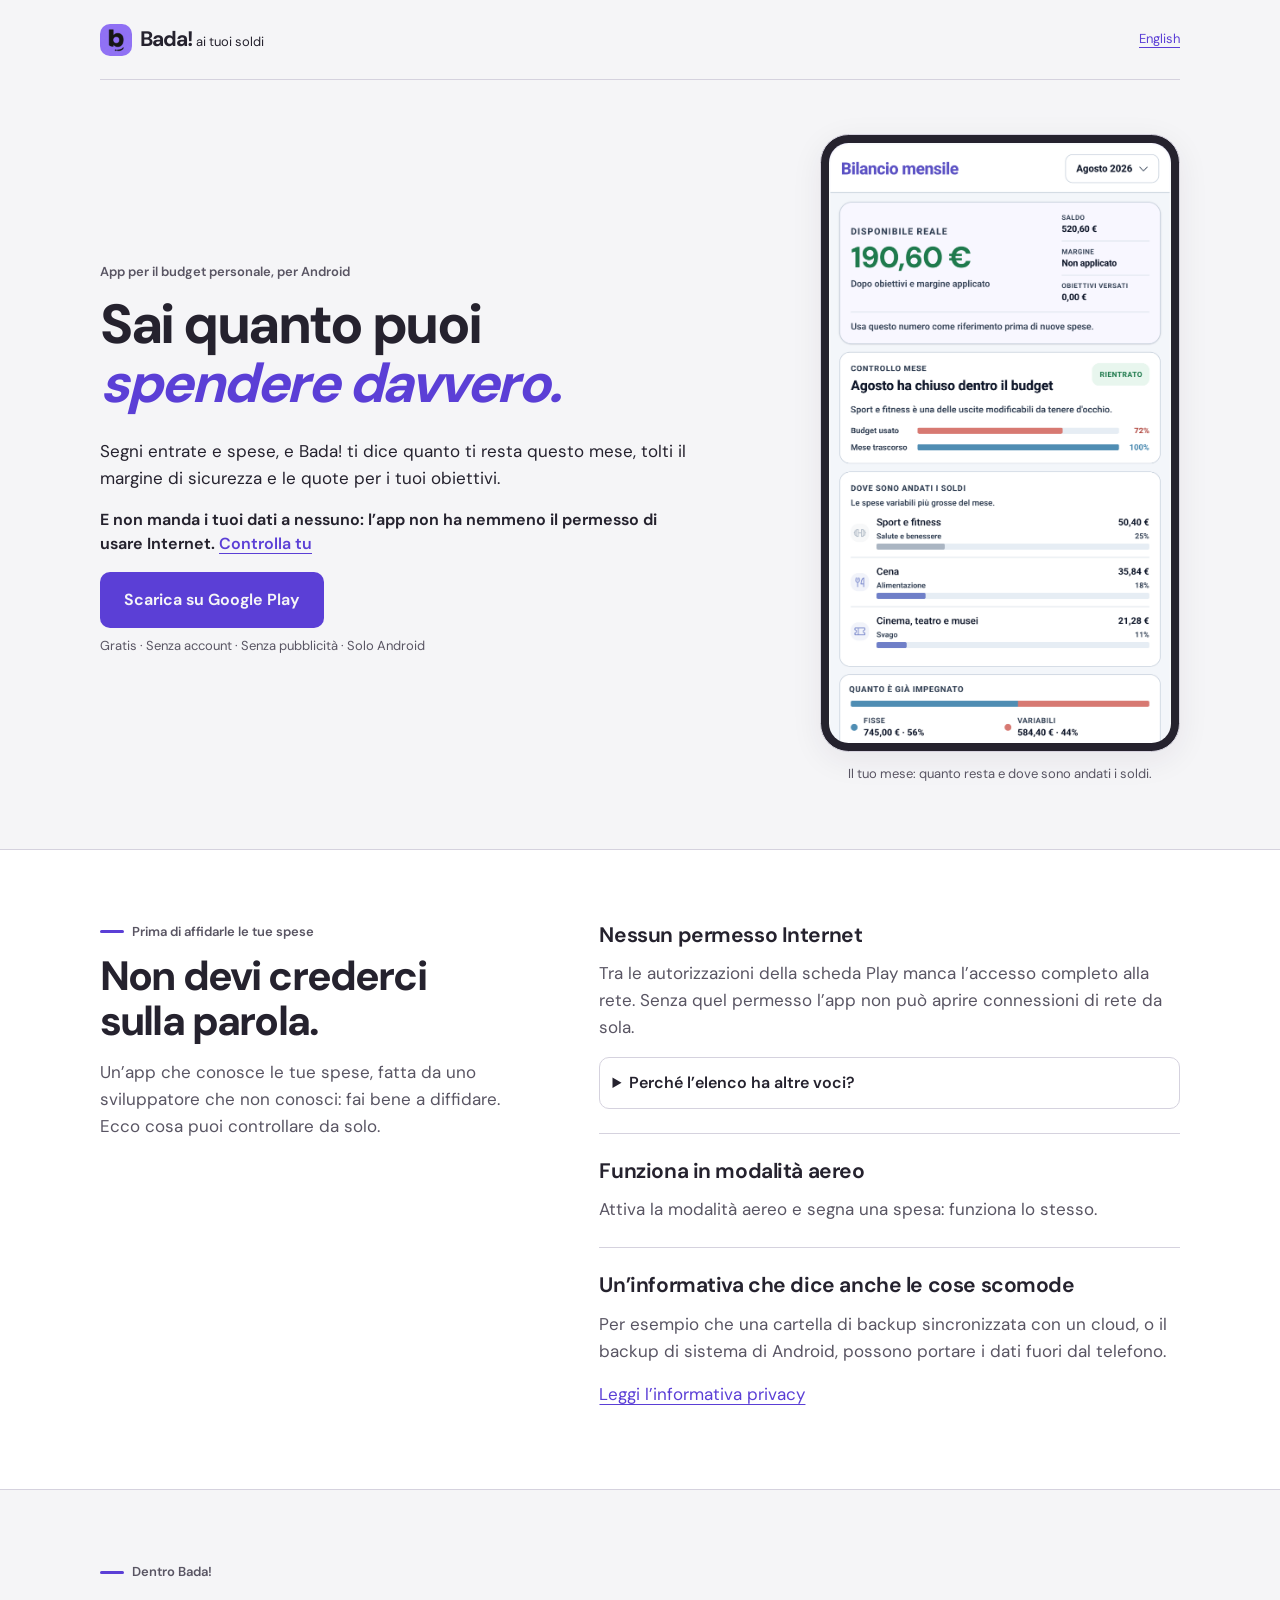
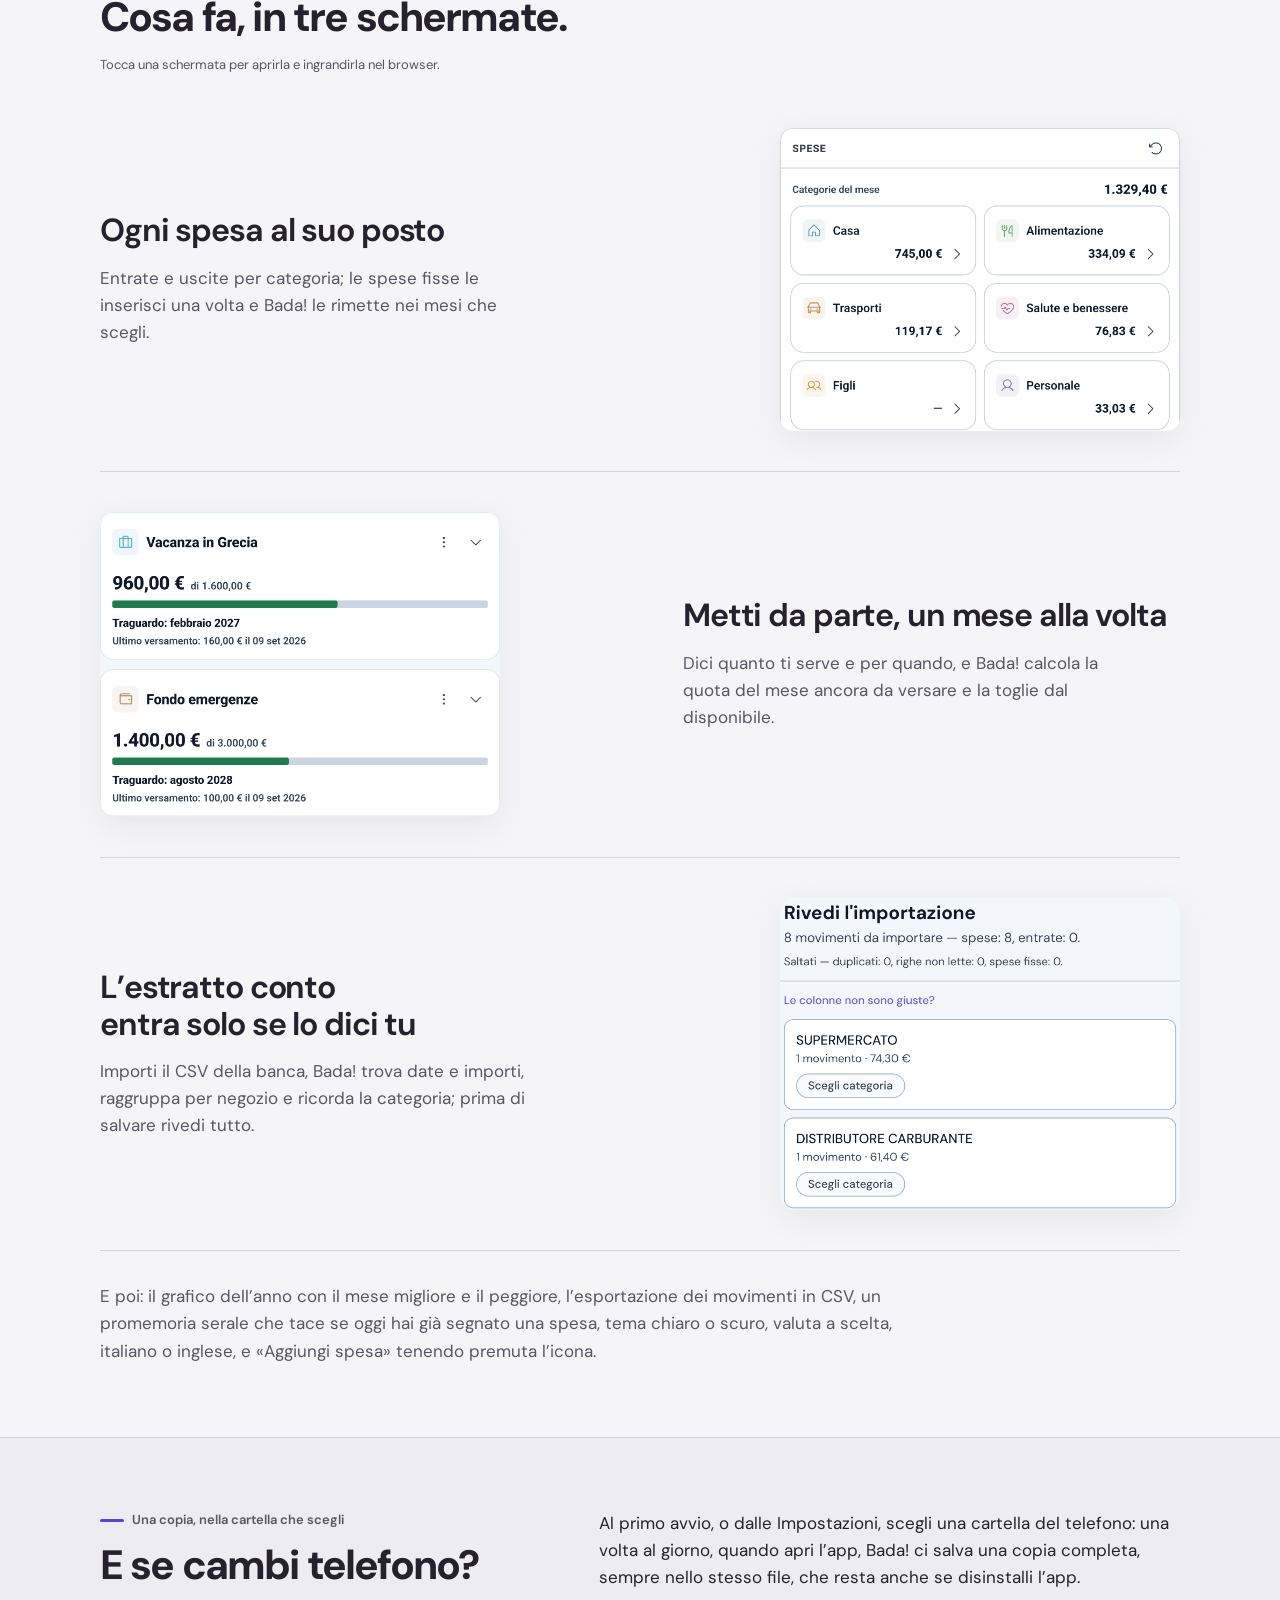
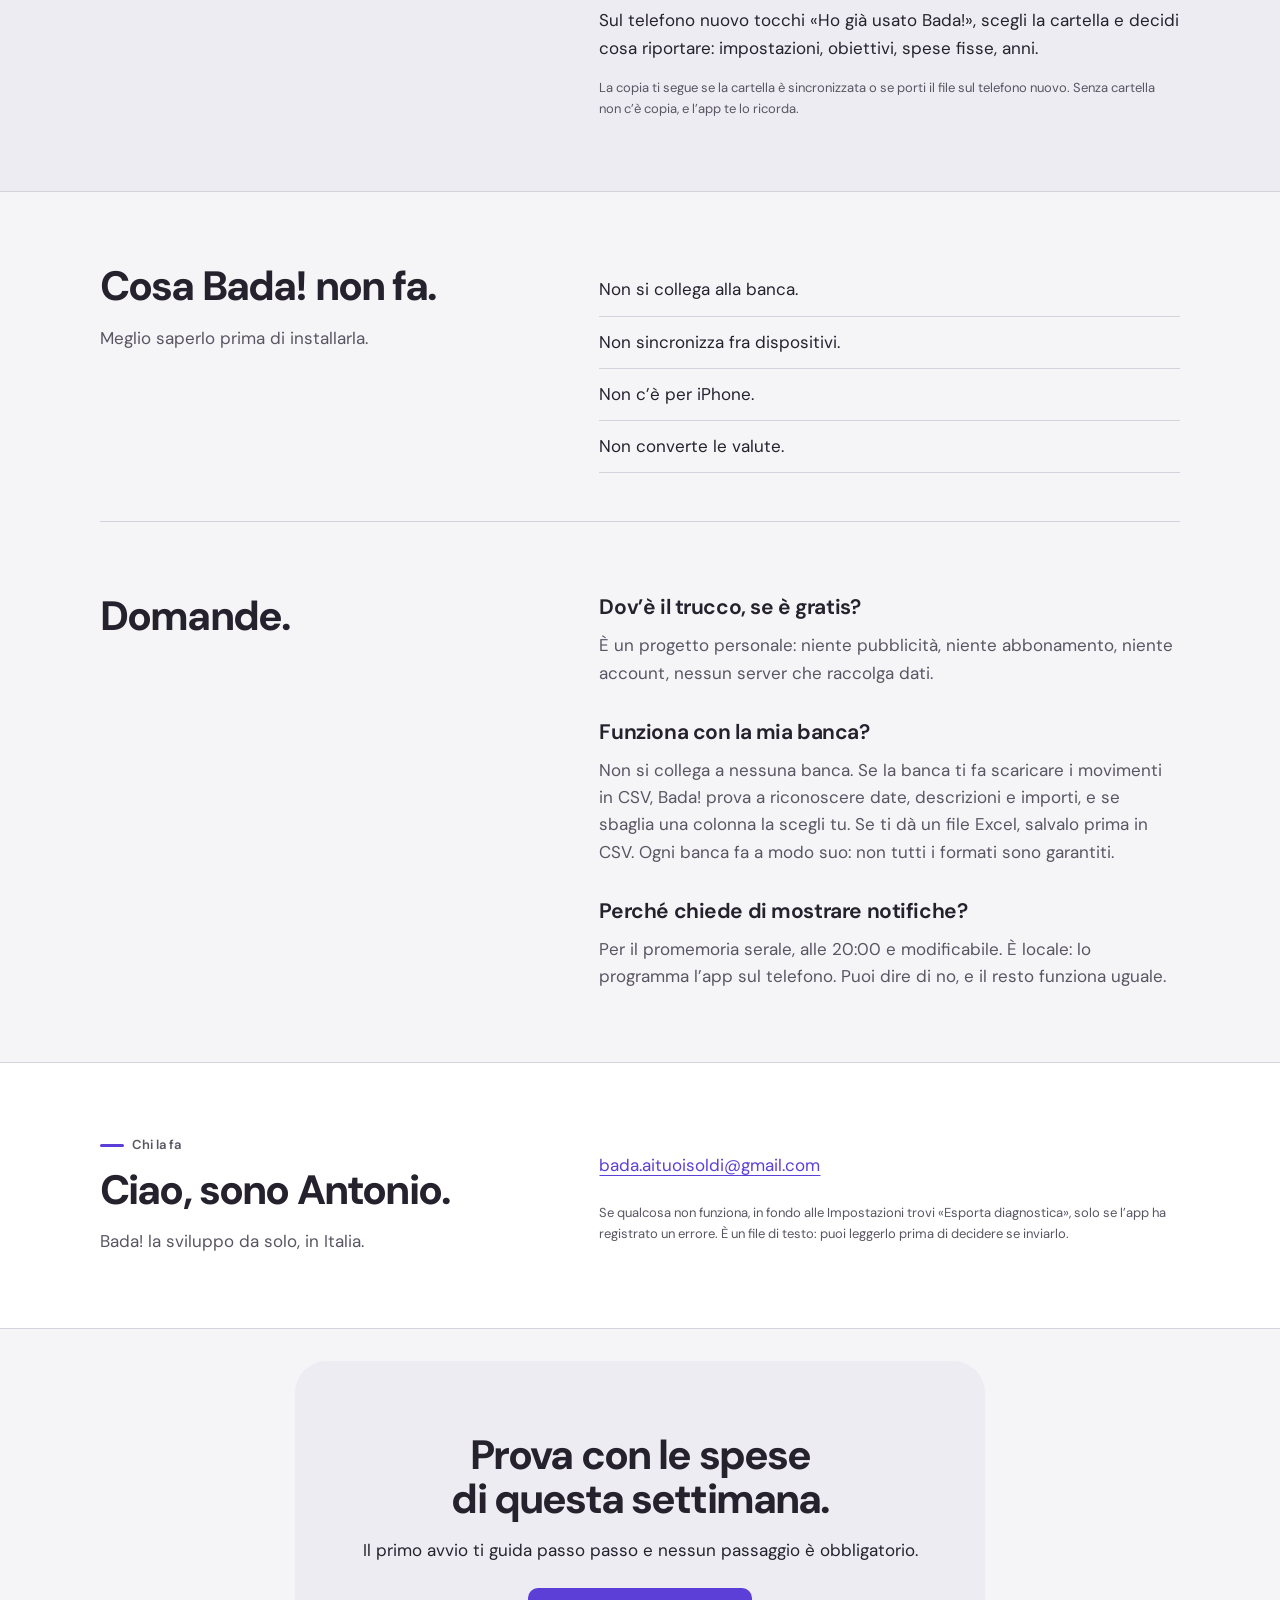
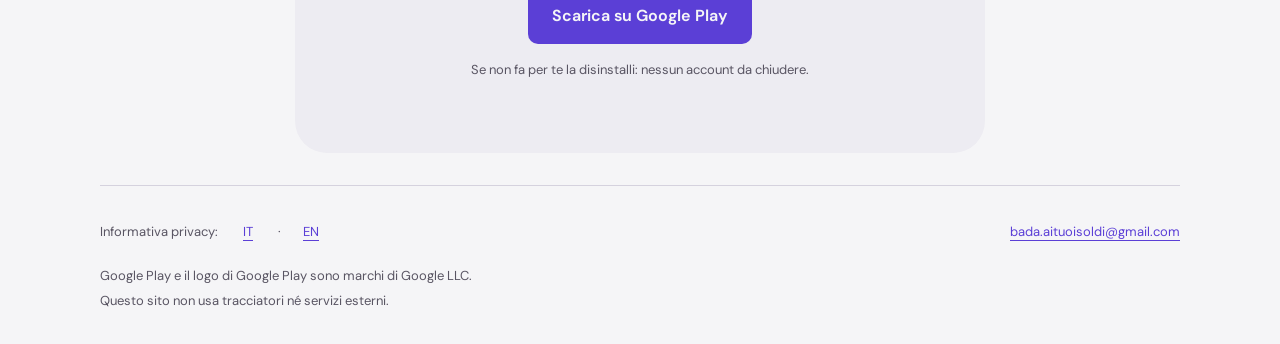
==== site/index.html @ f4bad223 "chore(sito): aggiunge la verifica di Google Search Console Search Console verifica la proprietà dal " ====
<!doctype html>
<html lang="it">
  <head>
    <meta charset="utf-8" />
    <meta name="viewport" content="width=device-width, initial-scale=1" />
    <meta name="google-site-verification" content="H8N77YsVhI2NCr1UXwgFXQ5lyY9E4XVlJ5iuQwuu8so" />
    <title>Bada! · app Android per il budget, offline e senza account</title>
    <meta
      name="description"
      content="Segni entrate e spese e vedi quanto puoi spendere davvero questo mese. Gratis, senza account e senza pubblicità: l'app non ha nemmeno il permesso Internet."
    />
    <link
      rel="canonical"
      href="https://badaaituoisoldi-app.github.io/Bada-ai-tuoi-soldi/"
    />
    <link
      rel="alternate"
      hreflang="it"
      href="https://badaaituoisoldi-app.github.io/Bada-ai-tuoi-soldi/"
    />
    <link
      rel="alternate"
      hreflang="en"
      href="https://badaaituoisoldi-app.github.io/Bada-ai-tuoi-soldi/en/"
    />
    <meta property="og:type" content="website" />
    <meta property="og:locale" content="it_IT" />
    <meta property="og:locale:alternate" content="en_GB" />
    <meta
      property="og:title"
      content="Bada! · Sai quanto puoi spendere davvero."
    />
    <meta
      property="og:description"
      content="Un’app Android per il budget personale. Gratis, offline, senza account e senza permesso Internet."
    />
    <meta
      property="og:url"
      content="https://badaaituoisoldi-app.github.io/Bada-ai-tuoi-soldi/"
    />
    <meta
      property="og:image"
      content="https://badaaituoisoldi-app.github.io/Bada-ai-tuoi-soldi/assets/feature-graphic.png"
    />
    <meta property="og:image:width" content="1024" />
    <meta property="og:image:height" content="500" />
    <meta
      property="og:image:alt"
      content="Bada! — ai tuoi soldi, app per il budget personale."
    />
    <meta name="twitter:card" content="summary_large_image" />
    <meta
      name="twitter:image"
      content="https://badaaituoisoldi-app.github.io/Bada-ai-tuoi-soldi/assets/feature-graphic.png"
    />
    <link rel="icon" href="assets/icon.png" type="image/png" />
    <link rel="apple-touch-icon" href="assets/icon.png" />
    <link
      rel="preload"
      href="assets/fonts/dm-sans-latin-wght-normal.woff2"
      as="font"
      type="font/woff2"
      crossorigin
    />
    <link rel="stylesheet" href="styles.css" />
  </head>
  <body>
    <a class="skip-link" href="#contenuto">Vai al contenuto</a>
    <header class="site-header container">
      <a
        class="brand"
        href="./"
        aria-label="Bada! — ai tuoi soldi, inizio pagina"
      >
        <img src="assets/icon.png" width="32" height="32" alt="" />
        <span><strong>Bada!</strong><small>ai tuoi soldi</small></span>
      </a>
      <a class="language-link" href="en/" lang="en" hreflang="en">English</a>
    </header>
    <main id="contenuto">
      <section class="hero container" aria-labelledby="titolo">
        <div class="hero-copy">
          <p class="eyebrow">App per il budget personale, per Android</p>
          <h1 id="titolo">Sai quanto puoi <span>spendere davvero.</span></h1>
          <p class="hero-description">
            Segni entrate e spese, e Bada! ti dice quanto ti resta questo mese,
            tolti il margine di sicurezza e le quote per i tuoi obiettivi.
          </p>
          <p class="promise">
            <strong
              >E non manda i tuoi dati a nessuno: l’app non ha nemmeno il
              permesso di usare Internet.</strong
            >
            <a href="#prove">Controlla tu</a>
          </p>
          <!-- DA COMPLETARE: sostituire il pulsante di testo con il badge SVG ufficiale italiano, scaricato da Google senza modifiche. -->
          <a
            class="store-link"
            data-play="home-hero"
            href="https://play.google.com/store/apps/details?id=com.bada.aituoisoldi&amp;hl=it&amp;utm_source=sito&amp;utm_campaign=home-hero"
            >Scarica su Google Play</a
          >
          <p class="store-note">
            Gratis · Senza account · Senza pubblicità · Solo Android
          </p>
        </div>
        <figure class="hero-figure">
          <a
            class="screen-link"
            href="assets/screenshots/month.webp"
            aria-label="Ingrandisci la schermata Bilancio mensile"
            ><img
              src="assets/screenshots/month.webp"
              width="792"
              height="1389"
              alt="Schermata Bilancio mensile di agosto 2026: disponibile reale 190,60 €, mese chiuso dentro il budget, spese più grosse per sport, cena e cinema."
              fetchpriority="high"
          /></a>
          <figcaption>Il tuo mese: quanto resta e dove sono andati i soldi.</figcaption>
        </figure>
      </section>
      <section
        class="proof-section section"
        id="prove"
        aria-labelledby="titolo-prove"
      >
        <div class="container split">
          <div class="section-heading">
            <p class="eyebrow">Prima di affidarle le tue spese</p>
            <h2 id="titolo-prove">Non devi crederci sulla parola.</h2>
            <p>
              Un’app che conosce le tue spese, fatta da uno sviluppatore che non
              conosci: fai bene a diffidare. Ecco cosa puoi controllare da solo.
            </p>
          </div>
          <ul class="proof-list">
            <li>
              <h3>Nessun permesso Internet</h3>
              <p>
                Tra le autorizzazioni della scheda Play manca l’accesso completo
                alla rete. Senza quel permesso l’app non può aprire connessioni
                di rete da sola.
              </p>
              <details>
                <summary>Perché l’elenco ha altre voci?</summary>
                <p>
                  Alcune autorizzazioni arrivano dalle librerie incluse
                  nell’app: badge dei launcher, Firebase Messaging e licenze o
                  attribuzione delle installazioni Play. La loro presenza non
                  equivale al permesso Internet. Il promemoria di Bada! è
                  locale.
                </p>
                <p>
                  Quando tocchi un collegamento esterno, l’app può aprire il
                  browser: da quel momento la connessione è gestita dal browser.
                </p>
                <!-- DA COMPLETARE: Antonio deve leggere le eventuali voci di rete della scheda Play (ACCESS_NETWORK_STATE, ricezione FCM) e riportarle qui parola per parola. Non sono state verificate dallo store. -->
              </details>
            </li>
            <li>
              <h3>Funziona in modalità aereo</h3>
              <p>
                Attiva la modalità aereo e segna una spesa: funziona lo stesso.
              </p>
            </li>
            <li>
              <h3>Un’informativa che dice anche le cose scomode</h3>
              <p>
                Per esempio che una cartella di backup sincronizzata con un
                cloud, o il backup di sistema di Android, possono portare i dati
                fuori dal telefono.
              </p>
              <a
                class="text-link"
                href="https://badaaituoisoldi-app.github.io/bada-privacy/Privacy-it.html"
                >Leggi l’informativa privacy</a
              >
            </li>
          </ul>
        </div>
      </section>
      <section
        class="features section container"
        aria-labelledby="titolo-funzioni"
      >
        <div class="section-heading">
          <p class="eyebrow">Dentro Bada!</p>
          <h2 id="titolo-funzioni">Cosa fa, in tre schermate.</h2>
          <p class="small-note">
            Tocca una schermata per aprirla e ingrandirla nel browser.
          </p>
        </div>
        <article class="feature">
          <div>
            <h3>Ogni spesa al suo posto</h3>
            <p>
              Entrate e uscite per categoria; le spese fisse le inserisci una
              volta e Bada! le rimette nei mesi che scegli.
            </p>
          </div>
          <a
            class="screen-link"
            href="assets/screenshots/movements.webp"
            aria-label="Ingrandisci Entrate e uscite"
            ><img
              src="assets/screenshots/movements.webp"
              width="744"
              height="563"
              alt="Spese del mese suddivise per categoria, con il totale e i singoli importi."
              loading="lazy"
              decoding="async"
          /></a>
        </article>
        <article class="feature">
          <div>
            <h3>Metti da parte, un mese alla volta</h3>
            <p>
              Dici quanto ti serve e per quando, e Bada! calcola la quota del
              mese ancora da versare e la toglie dal disponibile.
            </p>
          </div>
          <a
            class="screen-link"
            href="assets/screenshots/goals.webp"
            aria-label="Ingrandisci gli obiettivi"
            ><img
              src="assets/screenshots/goals.webp"
              width="744"
              height="569"
              alt="Obiettivi di risparmio con importo da raggiungere, progressi e ultimo versamento."
              loading="lazy"
              decoding="async"
          /></a>
        </article>
        <article class="feature">
          <div>
            <h3>L’estratto conto entra solo se lo dici tu</h3>
            <p>
              Importi il CSV della banca, Bada! trova date e importi, raggruppa
              per negozio e ricorda la categoria; prima di salvare rivedi tutto.
            </p>
          </div>
          <a
            class="screen-link"
            href="assets/screenshots/import.webp"
            aria-label="Ingrandisci la revisione dell’importazione"
            ><img
              src="assets/screenshots/import.webp"
              width="744"
              height="580"
              alt="Revisione dell’importazione CSV: movimenti raggruppati per negozio e categorie da scegliere."
              loading="lazy"
              decoding="async"
          /></a>
        </article>
        <p class="also">
          E poi: il grafico dell’anno con il mese migliore e il peggiore,
          l’esportazione dei movimenti in CSV, un promemoria serale che tace se
          oggi hai già segnato una spesa, tema chiaro o scuro, valuta a scelta,
          italiano o inglese, e «Aggiungi spesa» tenendo premuta l’icona.
        </p>
      </section>
      <section class="backup-section section" aria-labelledby="titolo-backup">
        <div class="container split">
          <div class="section-heading">
            <p class="eyebrow">Una copia, nella cartella che scegli</p>
            <h2 id="titolo-backup">E se cambi telefono?</h2>
          </div>
          <div class="prose">
            <p>
              Al primo avvio, o dalle Impostazioni, scegli una cartella del
              telefono: una volta al giorno, quando apri l’app, Bada! ci salva
              una copia completa, sempre nello stesso file, che resta anche se
              disinstalli l’app.
            </p>
            <p>
              Sul telefono nuovo tocchi «Ho già usato Bada!», scegli la cartella
              e decidi cosa riportare: impostazioni, obiettivi, spese fisse,
              anni.
            </p>
            <p class="small-note">
              La copia ti segue se la cartella è sincronizzata o se porti il
              file sul telefono nuovo. Senza cartella non c’è copia, e l’app te
              lo ricorda.
            </p>
          </div>
        </div>
      </section>
      <section
        class="limits section container split"
        aria-labelledby="titolo-limiti"
      >
        <div class="section-heading">
          <h2 id="titolo-limiti">Cosa Bada! non fa.</h2>
          <p>Meglio saperlo prima di installarla.</p>
        </div>
        <ul class="limits-list">
          <li>Non si collega alla banca.</li>
          <li>Non sincronizza fra dispositivi.</li>
          <li>Non c’è per iPhone.</li>
          <li>Non converte le valute.</li>
        </ul>
      </section>
      <section
        class="faq-section section container split"
        aria-labelledby="titolo-domande"
      >
        <div class="section-heading"><h2 id="titolo-domande">Domande.</h2></div>
        <div class="faq-list">
          <article>
            <h3>Dov’è il trucco, se è gratis?</h3>
            <p>
              È un progetto personale: niente pubblicità, niente abbonamento,
              niente account, nessun server che raccolga dati.
            </p>
          </article>
          <article>
            <h3>Funziona con la mia banca?</h3>
            <p>
              Non si collega a nessuna banca. Se la banca ti fa scaricare i
              movimenti in CSV, Bada! prova a riconoscere date, descrizioni e
              importi, e se sbaglia una colonna la scegli tu. Se ti dà un file
              Excel, salvalo prima in CSV. Ogni banca fa a modo suo: non tutti i
              formati sono garantiti.
            </p>
          </article>
          <article>
            <h3>Perché chiede di mostrare notifiche?</h3>
            <p>
              Per il promemoria serale, alle 20:00 e modificabile. È locale: lo
              programma l’app sul telefono. Puoi dire di no, e il resto funziona
              uguale.
            </p>
          </article>
        </div>
      </section>
      <section class="maker-section section" aria-labelledby="titolo-autore">
        <div class="container split">
          <div class="section-heading">
            <p class="eyebrow">Chi la fa</p>
            <h2 id="titolo-autore">Ciao, sono Antonio.</h2>
            <p>Bada! la sviluppo da solo, in Italia.</p>
          </div>
          <div class="prose">
            <!-- DA COMPLETARE: Antonio deve scrivere la frase sul perché ha creato Bada! e metterla qui come paragrafo. -->
            <a
              class="text-link email-link"
              href="mailto:bada.aituoisoldi@gmail.com"
              >bada.aituoisoldi@gmail.com</a
            >
            <p class="small-note">
              Se qualcosa non funziona, in fondo alle Impostazioni trovi
              «Esporta diagnostica», solo se l’app ha registrato un errore. È un
              file di testo: puoi leggerlo prima di decidere se inviarlo.
            </p>
          </div>
        </div>
      </section>
      <section class="closing section container" aria-labelledby="titolo-prova">
        <h2 id="titolo-prova">Prova con le spese di questa settimana.</h2>
        <p>
          Il primo avvio ti guida passo passo e nessun passaggio è obbligatorio.
        </p>
        <!-- DA COMPLETARE: badge SVG ufficiale italiano. -->
        <a
          class="store-link"
          data-play="home-fine"
          href="https://play.google.com/store/apps/details?id=com.bada.aituoisoldi&amp;hl=it&amp;utm_source=sito&amp;utm_campaign=home-fine"
          >Scarica su Google Play</a
        >
        <p class="small-note">
          Se non fa per te la disinstalli: nessun account da chiudere.
        </p>
      </section>
    </main>
    <footer class="site-footer container">
      <div class="footer-links">
        <span>Informativa privacy:</span
        ><a
          href="https://badaaituoisoldi-app.github.io/bada-privacy/Privacy-it.html"
          hreflang="it"
          aria-label="Informativa privacy in italiano"
          >IT</a
        ><span aria-hidden="true">·</span
        ><a
          href="https://badaaituoisoldi-app.github.io/bada-privacy/Privacy-en.html"
          lang="en"
          hreflang="en"
          aria-label="Privacy policy in English"
          >EN</a
        ><a class="email-link" href="mailto:bada.aituoisoldi@gmail.com"
          >bada.aituoisoldi@gmail.com</a
        >
      </div>
      <p>Google Play e il logo di Google Play sono marchi di Google LLC.</p>
      <p>Questo sito non usa tracciatori né servizi esterni.</p>
    </footer>
  </body>
</html>
---- site/styles.css ----
@font-face{
font-family:"DM Sans";
src:url("assets/fonts/dm-sans-latin-wght-normal.woff2") format("woff2");
font-weight:100 1000;
font-display:swap;
}
:root{
color-scheme:light;
--canvas:#f5f5f7;
--surface:#fff;
--soft:#edecf2;
--ink:#25222e;
--muted:#595563;
--line:#d5d2de;
--accent:#5b3fd6;
--shadow:#28223912;
--bezel:#25222e;
--s1:4px;
--s2:8px;
--s3:12px;
--s4:16px;
--s5:24px;
--s6:32px;
--s7:48px;
--s8:64px;
--f1:13px;
--f2:16px;
--f3:21px;
--f4:27px;
--f5:32px;
--fh1:clamp(44px,4.3vw,62px);
--fh2:clamp(30px,3.2vw,42px);
--r1:3px;
--r2:10px;
--r3:14px;
--r4:24px;
}
@media (prefers-color-scheme:dark){
:root{
color-scheme:dark;
--canvas:#16151b;
--surface:#1e1c25;
--soft:#25222f;
--ink:#f3f0fa;
--muted:#bdb8cb;
--line:#45404f;
--accent:#b8a6ff;
--shadow:#00000030;
--bezel:#0a090d;
}
}
*{box-sizing:border-box}
body{margin:0;background:var(--canvas);color:var(--ink);font:17px/1.6 "DM Sans",sans-serif}
h1,h2,h3,p,figure{margin:0}
h1,h2,h3{text-wrap:balance}
h1,h2{font-weight:760;letter-spacing:-.045em;line-height:1.08}
h1{font-size:var(--fh1)}
h1 span{color:var(--accent);font-style:italic}
h2{font-size:var(--fh2)}
h3{font-size:var(--f3);line-height:1.25;letter-spacing:-.02em;font-weight:650}
a{color:var(--accent);text-underline-offset:4px;text-decoration-thickness:1px}
a:hover{text-decoration-thickness:2px}
a:focus-visible,summary:focus-visible{outline:3px solid var(--accent);outline-offset:5px}
img{display:block;max-width:100%;height:auto}
.container{width:min(1080px,calc(100% - 48px));margin-inline:auto}
.section{padding-block:72px}
.section-heading{max-width:650px}
.section-heading>p:not(.eyebrow){margin-top:var(--s4);color:var(--muted)}
.eyebrow{font-size:var(--f1);font-weight:600;color:var(--muted);margin-bottom:var(--s3)}
.split{display:grid;grid-template-columns:.85fr 1.15fr;column-gap:clamp(var(--s6),5.5vw,80px);align-items:start}
.skip-link{position:absolute;left:16px;top:-100px;padding:var(--s3) var(--s4);background:var(--surface);z-index:1}
.skip-link:focus{top:12px}
.site-header{display:flex;align-items:center;justify-content:space-between;min-height:80px;border-bottom:1px solid var(--line)}
.brand{display:inline-flex;align-items:center;gap:var(--s2);min-height:44px;color:var(--ink);text-decoration:none}
.brand img{width:32px;height:32px;border-radius:var(--r2)}
.brand span{display:flex;align-items:baseline;gap:var(--s1)}
.brand strong{font-size:var(--f3);letter-spacing:-.05em}
.brand small{font-size:var(--f1)}
.language-link{display:inline-flex;align-items:center;min-height:44px;font-size:var(--f1)}
.hero{display:grid;grid-template-columns:minmax(0,1fr) auto;align-items:center;gap:clamp(var(--s6),4.6vw,var(--s8));padding-block:54px var(--s8)}
.hero .eyebrow{font-size:var(--f1)}
.hero-copy{max-width:600px}
.hero-description{margin-top:var(--s5)}
.promise{margin-top:var(--s4);font-size:var(--f2);line-height:1.5}
.promise strong{font-weight:650}
.promise a{font-weight:600}
.store-link{display:inline-flex;align-items:center;min-height:56px;padding:0 var(--s5);border-radius:var(--r2);background:var(--accent);color:var(--canvas);font-size:var(--f2);font-weight:650;text-decoration:none}
.hero .store-link{margin-top:var(--s4)}
.store-note{margin-top:var(--s2);font-size:var(--f1);color:var(--muted)}
/* phone frame, sized by viewport height so it fits a laptop's first screen. The image has 44px corners at 792px wide: its radius is .057 of its width, and the bezel adds the 9px of padding+border so the corners stay concentric */
.hero .screen-link{--phone:clamp(260px,min(56svh - 100px,40vw),360px);width:var(--phone);margin-inline:auto;padding:var(--s2);border:1px solid var(--line);border-radius:calc(var(--phone)*.057 + 8px);background:var(--bezel)}
.hero .screen-link img{border-radius:calc((var(--phone) - 18px)*.057)}
.screen-link{display:block;border-radius:var(--r3);box-shadow:0 8px 32px var(--shadow)}
.screen-link img{width:100%;border-radius:inherit}
figcaption{margin-top:var(--s3);font-size:var(--f1);text-align:center;text-wrap:balance;color:var(--muted)}
.proof-section,.maker-section{background:var(--surface);border-block:1px solid var(--line)}
.proof-list,.limits-list{list-style:none;padding:0;margin:0}
.proof-list li+li{border-top:1px solid var(--line);margin-top:var(--s5);padding-top:var(--s5)}
.proof-list h3+p,.faq-list h3+p{margin-top:var(--s3);color:var(--muted)}
details{margin-top:var(--s4);border:1px solid var(--line);border-radius:var(--r2);padding-inline:var(--s3)}
summary{padding-block:var(--s3);cursor:pointer;font-size:var(--f2);font-weight:600;min-height:48px}
details p{font-size:var(--f2);color:var(--muted);padding-bottom:var(--s3)}
.text-link{display:inline-flex;align-items:center;min-height:44px;margin-top:var(--s2)}
.features>.section-heading{margin-bottom:var(--s3)}
.feature{display:grid;grid-template-columns:1fr 1fr;align-items:center;gap:clamp(var(--s6),6.7vw,96px);padding-block:40px;border-bottom:1px solid var(--line)}
.feature h3{font-size:var(--f5);line-height:1.14;letter-spacing:-.035em}
.feature p{margin-top:var(--s4);max-width:440px;color:var(--muted)}
.feature .screen-link{width:100%;max-width:400px;justify-self:end}
.also{max-width:810px;margin-top:var(--s6);color:var(--muted)}
.backup-section{background:var(--soft);border-block:1px solid var(--line)}
.prose p+p,.maker-section .small-note{margin-top:var(--s4)}
.small-note{font-size:var(--f1);line-height:1.6;color:var(--muted)}
.limits{padding-bottom:var(--s7)}
.limits-list li{padding-block:var(--s3);border-bottom:1px solid var(--line)}
.faq-section{border-top:1px solid var(--line)}
.faq-list article+article{margin-top:var(--s6)}
.email-link{overflow-wrap:anywhere}
.closing{max-width:690px;text-align:center;background:var(--soft);border-radius:32px;padding-inline:var(--s5);margin-block:var(--s6)}
.closing>p{margin-top:var(--s4)}
.closing .store-link{margin-top:var(--s5)}
.site-footer{padding-block:var(--s5) var(--s6);border-top:1px solid var(--line);font-size:var(--f1);color:var(--muted)}
.footer-links{display:flex;align-items:center;flex-wrap:wrap;column-gap:var(--s2);margin-bottom:var(--s3)}
.footer-links a{min-width:44px;min-height:44px;display:inline-flex;align-items:center;justify-content:center}
.footer-links .email-link{margin-left:auto}
.site-footer p+p{margin-top:var(--s1)}
.section-heading .eyebrow{display:flex;align-items:center;gap:var(--s2)}
.section-heading .eyebrow::before{content:"";width:24px;height:3px;background:var(--accent);border-radius:var(--r1);flex-shrink:0}
.feature:nth-of-type(even)>div{order:1}
.feature:nth-of-type(even) .screen-link{justify-self:start}
@media (max-width:700px){
body{font-size:var(--f2);line-height:1.5}
.container{width:calc(100% - 40px)}
.site-header{min-height:68px}
.section{padding-block:var(--s7)}
.hero{display:block;padding-block:var(--s4) 0}
.hero p{text-wrap:pretty}
h1{font-size:clamp(32px,10vw,42px);line-height:1.07;letter-spacing:-.035em}
h2{font-size:var(--f5)}
.hero .eyebrow{font-size:var(--f1);margin-bottom:var(--s3)}
.hero-description{display:none}
.promise{margin-top:var(--s4);line-height:1.45}
.hero .store-link{margin-top:var(--s4)}
.store-note{margin-top:var(--s2);line-height:1.5;text-wrap:balance}
/* the phone rises from the next section: cut flat at the hero's bottom edge; no room for the caption */
.hero-figure{margin-top:var(--s5)}
.hero .screen-link{--phone:min(100vw - 40px,400px);max-height:calc(var(--phone)*.85);overflow:hidden;border-bottom:0;border-end-start-radius:0;border-end-end-radius:0}
.promise a{white-space:nowrap}
figcaption{display:none}
.split{grid-template-columns:1fr;gap:var(--s5)}
.section-heading>p:not(.eyebrow){margin-top:var(--s4)}
.feature{grid-template-columns:1fr;gap:var(--s5);padding-block:var(--s6)}
.feature h3{font-size:var(--f4)}
.feature:nth-of-type(even)>div{order:0}
.feature:nth-of-type(even) .screen-link{justify-self:center}
.feature p{margin-top:var(--s3)}
.feature .screen-link{justify-self:center}
.features>.section-heading{margin-bottom:var(--s1)}
.also{margin-top:var(--s5)}
.limits{padding-bottom:var(--s6)}
.closing{padding-block:var(--s7)}
.closing h2{font-size:var(--f5)}
.footer-links .email-link{margin-left:0;justify-content:flex-start;flex-basis:100%}
}
@keyframes enter{from{transform:translateY(16px)} to{transform:translateY(0)}}
@media (prefers-reduced-motion:no-preference){
html{scroll-behavior:smooth;scroll-padding-top:var(--s5)}
.hero-copy,.hero-figure{animation:enter .65s cubic-bezier(.2,.7,.2,1) backwards}
.hero-figure{animation-delay:.1s}
.store-link,.screen-link{transition:transform .22s ease,box-shadow .22s ease}
@media (hover:hover){
.store-link:hover,.screen-link:hover{transform:translateY(-3px);box-shadow:0 12px 36px var(--shadow)}
}
@supports (animation-timeline:view()){
.feature{animation:enter linear both;animation-timeline:view();animation-range:entry 0% entry 90%}
}
}
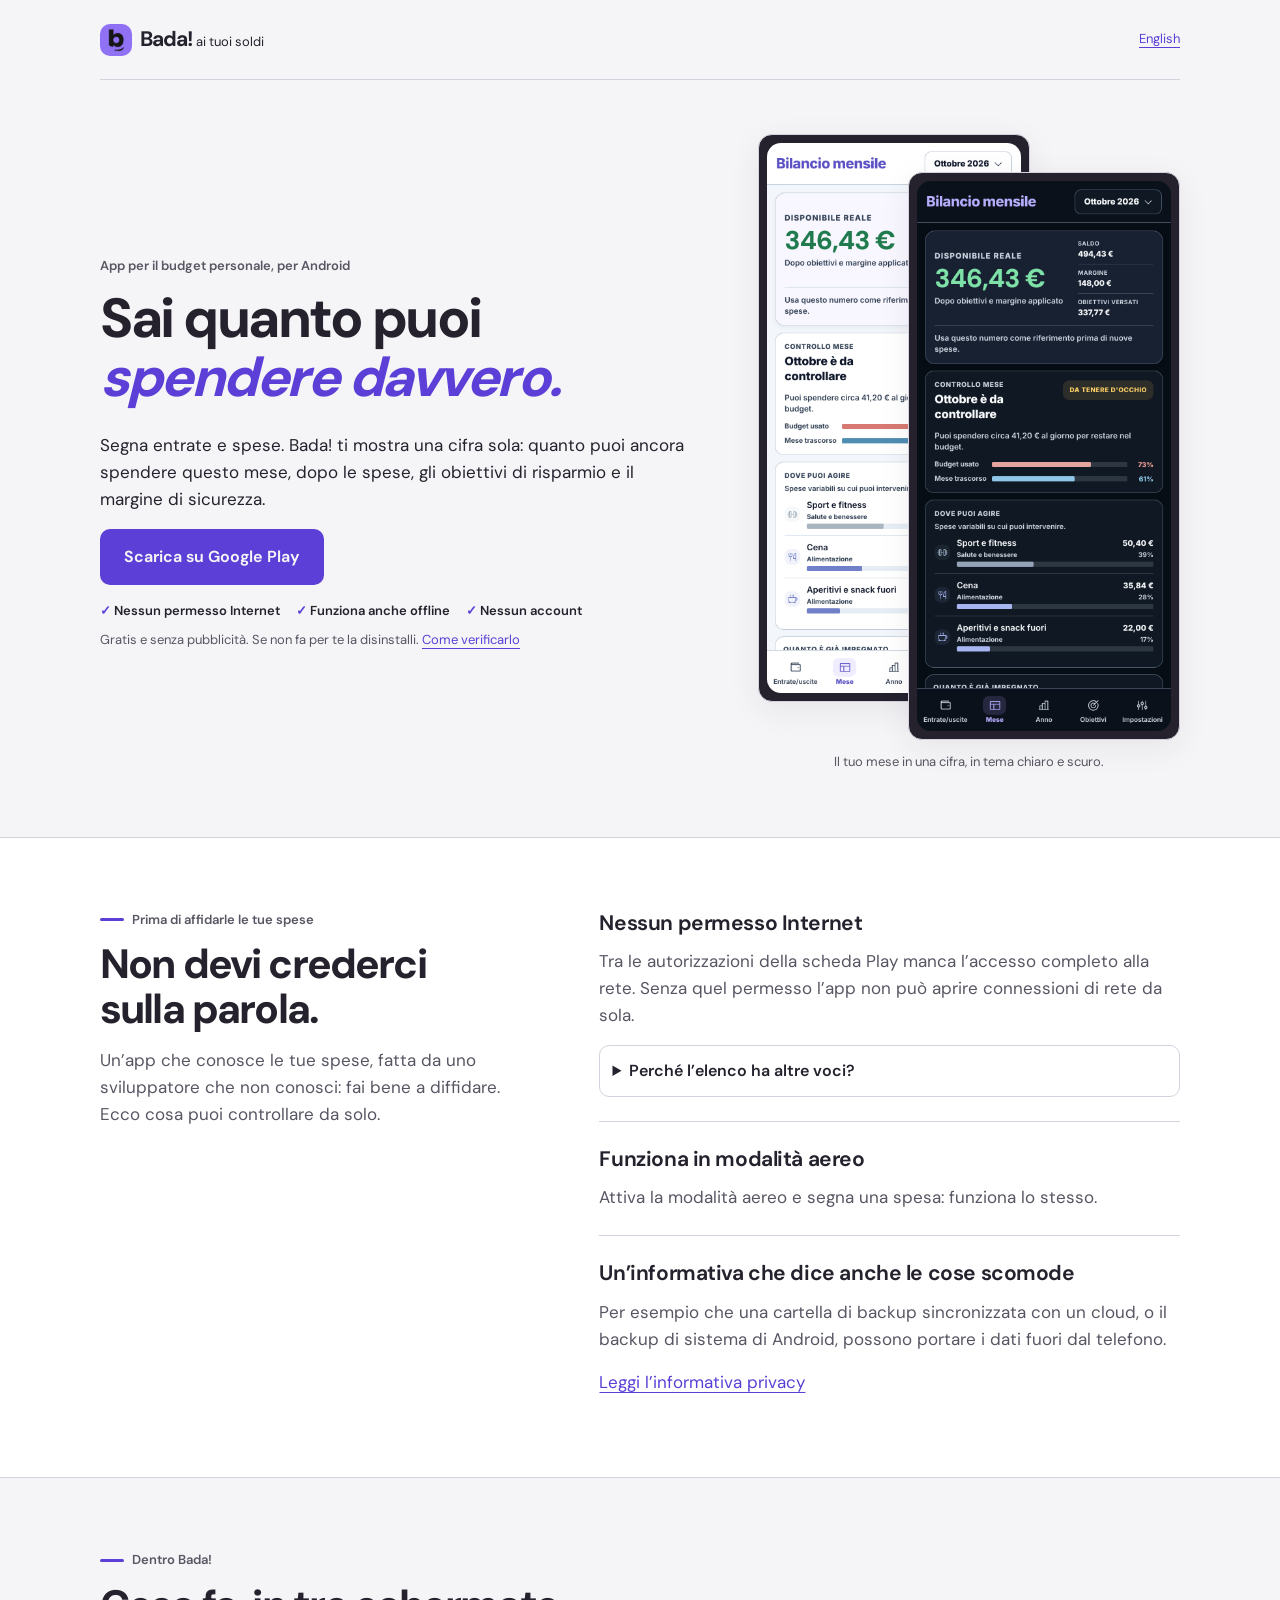
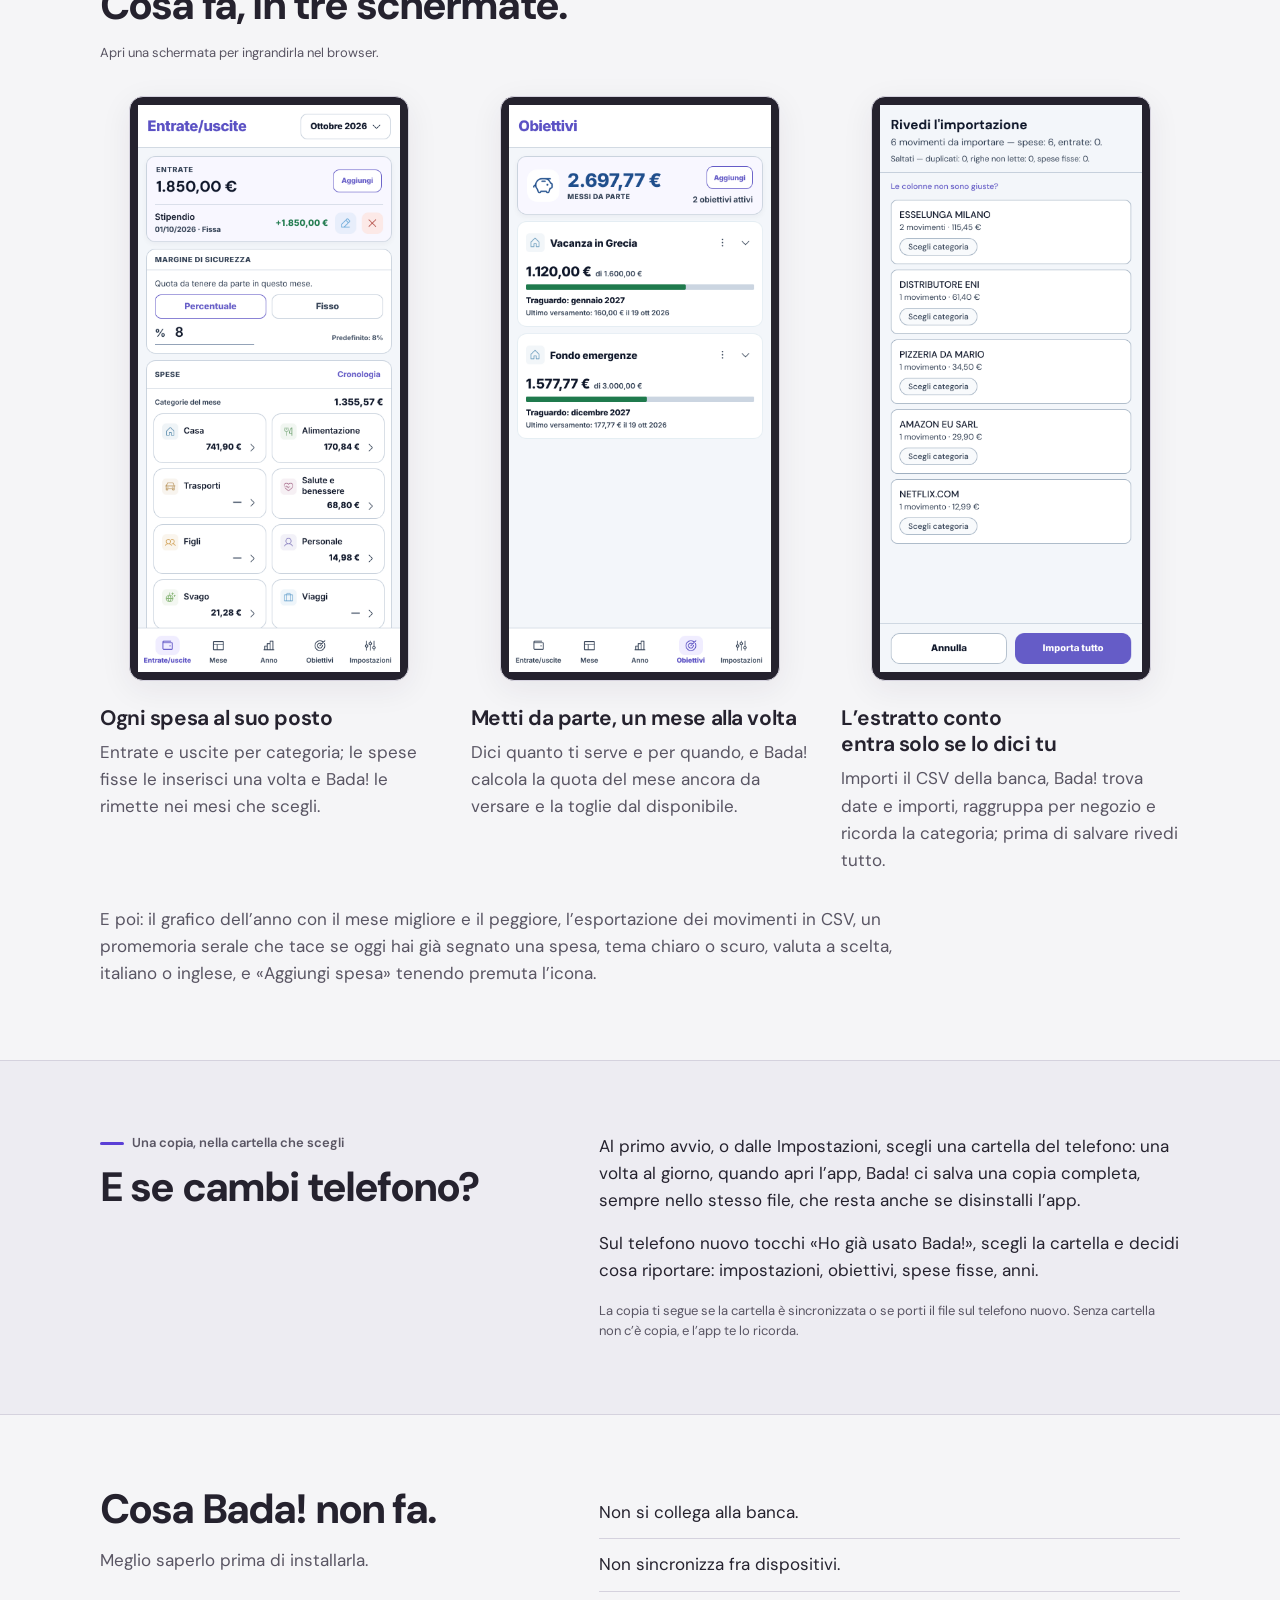
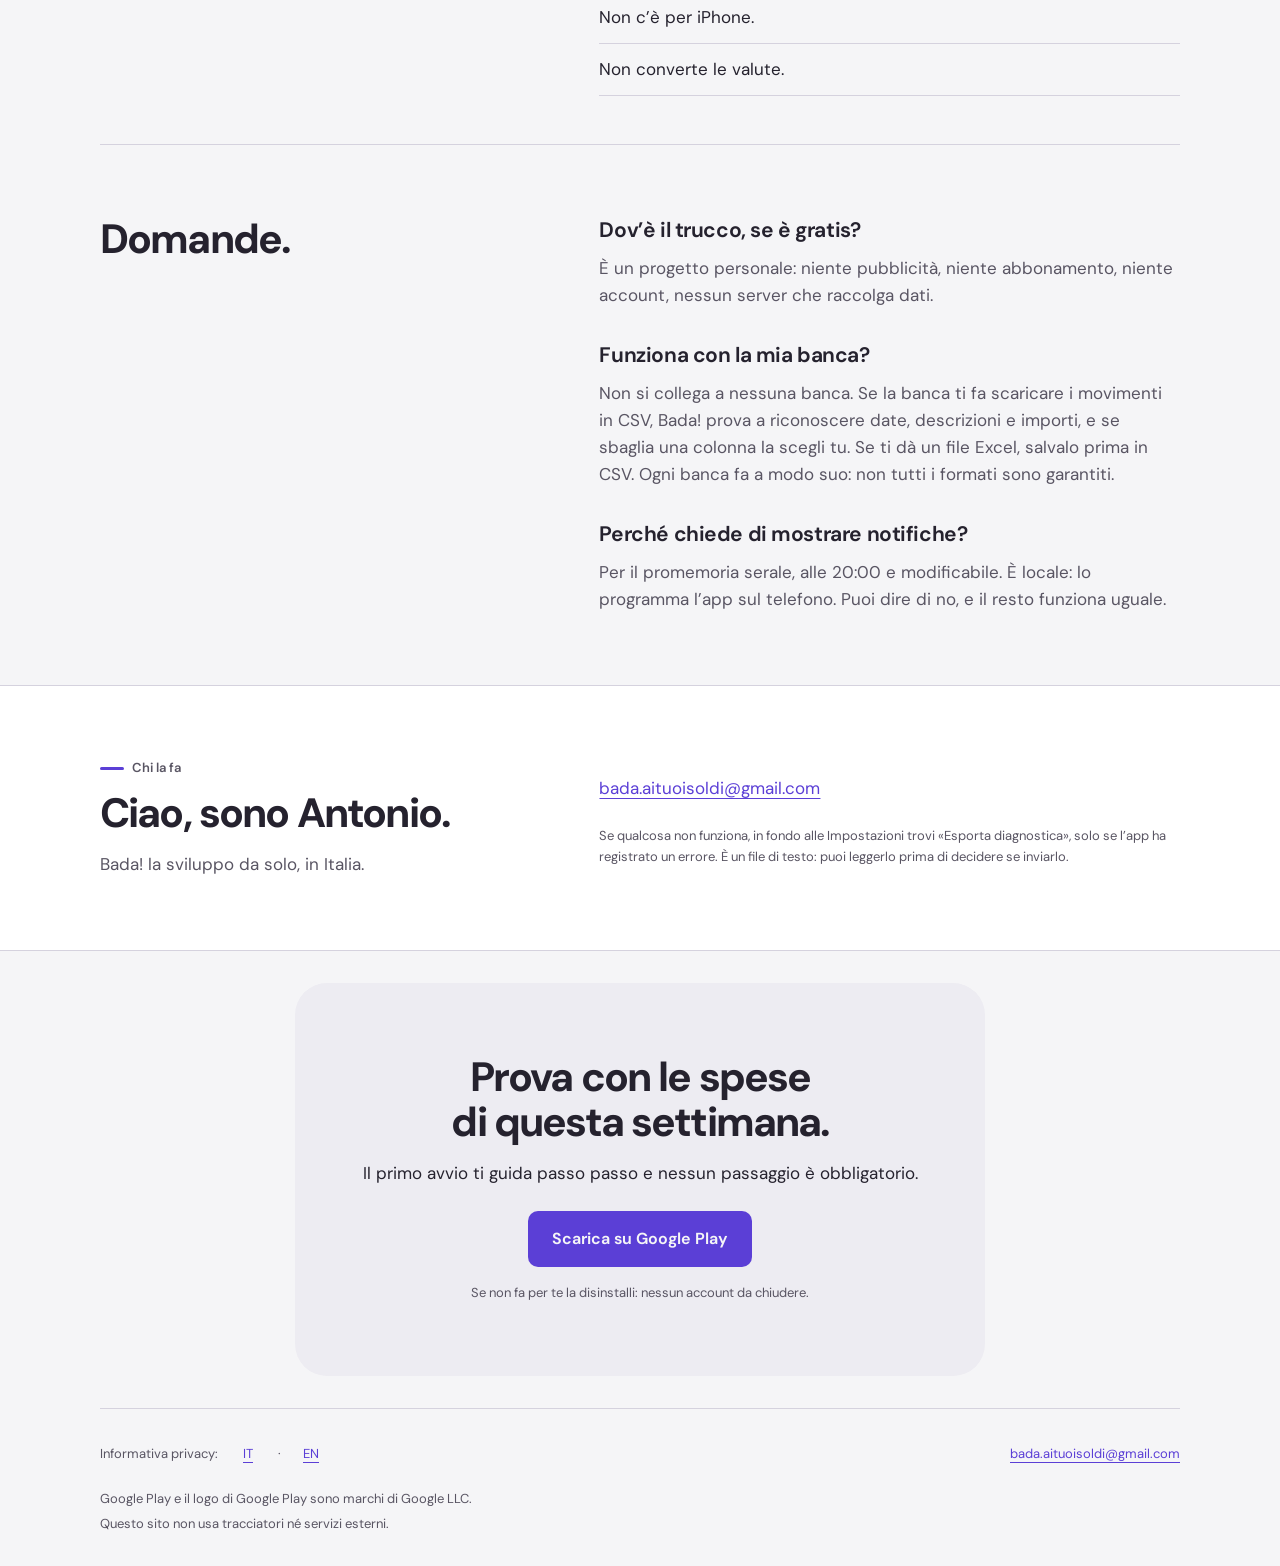
==== commit ecff9d17: "feat(sito): schermate intere e due telefoni in apertura, misure in rem Prima: l'apertura mostrava un" ====
--- a/site/index.html
+++ b/site/index.html
@@ -83,15 +83,7 @@
           <p class="eyebrow">App per il budget personale, per Android</p>
           <h1 id="titolo">Sai quanto puoi <span>spendere davvero.</span></h1>
           <p class="hero-description">
-            Segni entrate e spese, e Bada! ti dice quanto ti resta questo mese,
-            tolti il margine di sicurezza e le quote per i tuoi obiettivi.
-          </p>
-          <p class="promise">
-            <strong
-              >E non manda i tuoi dati a nessuno: l’app non ha nemmeno il
-              permesso di usare Internet.</strong
-            >
-            <a href="#prove">Controlla tu</a>
+            Segna entrate e spese. Bada! ti mostra una cifra sola: quanto puoi ancora spendere questo mese, dopo le spese, gli obiettivi di risparmio e il margine di sicurezza.
           </p>
           <!-- DA COMPLETARE: sostituire il pulsante di testo con il badge SVG ufficiale italiano, scaricato da Google senza modifiche. -->
           <a
@@ -100,23 +92,40 @@
             href="https://play.google.com/store/apps/details?id=com.bada.aituoisoldi&amp;hl=it&amp;utm_source=sito&amp;utm_campaign=home-hero"
             >Scarica su Google Play</a
           >
+          <ul class="signs">
+            <li>Nessun permesso Internet</li>
+            <li>Funziona anche offline</li>
+            <li>Nessun account</li>
+          </ul>
           <p class="store-note">
-            Gratis · Senza account · Senza pubblicità · Solo Android
+            Gratis e senza pubblicità. Se non fa per te la disinstalli. <a href="#prove">Come verificarlo</a>
           </p>
         </div>
         <figure class="hero-figure">
-          <a
-            class="screen-link"
-            href="assets/screenshots/month.webp"
-            aria-label="Ingrandisci la schermata Bilancio mensile"
-            ><img
-              src="assets/screenshots/month.webp"
-              width="792"
-              height="1389"
-              alt="Schermata Bilancio mensile di agosto 2026: disponibile reale 190,60 €, mese chiuso dentro il budget, spese più grosse per sport, cena e cinema."
-              fetchpriority="high"
-          /></a>
-          <figcaption>Il tuo mese: quanto resta e dove sono andati i soldi.</figcaption>
+          <div class="phones">
+            <a
+              class="screen-link phone"
+              href="assets/screenshots/month-light.webp"
+              aria-label="Ingrandisci la schermata Bilancio mensile, tema chiaro"
+              ><img
+                src="assets/screenshots/month-light.webp"
+                width="780"
+                height="1688"
+                alt="Schermata Bilancio mensile di ottobre 2026 in tema chiaro: disponibile reale 346,43 €, controllo del mese «da tenere d’occhio» e le spese variabili più grosse."
+                fetchpriority="high"
+            /></a>
+            <a
+              class="screen-link phone"
+              href="assets/screenshots/month-dark.webp"
+              aria-label="Ingrandisci la schermata Bilancio mensile, tema scuro"
+              ><img
+                src="assets/screenshots/month-dark.webp"
+                width="780"
+                height="1688"
+                alt="La stessa schermata in tema scuro."
+            /></a>
+          </div>
+          <figcaption>Il tuo mese in una cifra, in tema chiaro e scuro.</figcaption>
         </figure>
       </section>
       <section
@@ -187,72 +196,71 @@
           <p class="eyebrow">Dentro Bada!</p>
           <h2 id="titolo-funzioni">Cosa fa, in tre schermate.</h2>
           <p class="small-note">
-            Tocca una schermata per aprirla e ingrandirla nel browser.
+            Apri una schermata per ingrandirla nel browser.
           </p>
         </div>
-        <article class="feature">
-          <div>
+        <div class="shots" role="region" aria-label="Le tre schermate" tabindex="0">
+          <article class="shot">
+            <a
+              class="screen-link phone"
+              href="assets/screenshots/movements-light.webp"
+              aria-label="Ingrandisci Entrate e uscite"
+              ><picture
+                ><source
+                  media="(prefers-color-scheme: dark)"
+                  srcset="assets/screenshots/movements-dark.webp"
+                /><img
+                  src="assets/screenshots/movements-light.webp"
+                  width="780"
+                  height="1688"
+                  alt="Schermata Entrate/uscite di ottobre 2026: entrate 1.850 €, margine di sicurezza e spese del mese per categoria, totale 1.355,57 €."
+                  loading="lazy"
+                  decoding="async"
+              /></picture></a>
             <h3>Ogni spesa al suo posto</h3>
-            <p>
-              Entrate e uscite per categoria; le spese fisse le inserisci una
-              volta e Bada! le rimette nei mesi che scegli.
-            </p>
-          </div>
-          <a
-            class="screen-link"
-            href="assets/screenshots/movements.webp"
-            aria-label="Ingrandisci Entrate e uscite"
-            ><img
-              src="assets/screenshots/movements.webp"
-              width="744"
-              height="563"
-              alt="Spese del mese suddivise per categoria, con il totale e i singoli importi."
-              loading="lazy"
-              decoding="async"
-          /></a>
-        </article>
-        <article class="feature">
-          <div>
+            <p>Entrate e uscite per categoria; le spese fisse le inserisci una volta e Bada! le rimette nei mesi che scegli.</p>
+          </article>
+          <article class="shot">
+            <a
+              class="screen-link phone"
+              href="assets/screenshots/goals-light.webp"
+              aria-label="Ingrandisci gli obiettivi"
+              ><picture
+                ><source
+                  media="(prefers-color-scheme: dark)"
+                  srcset="assets/screenshots/goals-dark.webp"
+                /><img
+                  src="assets/screenshots/goals-light.webp"
+                  width="780"
+                  height="1688"
+                  alt="Schermata Obiettivi: 2.697,77 € messi da parte; «Vacanza in Grecia» a 1.120 € su 1.600 € e «Fondo emergenze» a 1.577,77 € su 3.000 €."
+                  loading="lazy"
+                  decoding="async"
+              /></picture></a>
             <h3>Metti da parte, un mese alla volta</h3>
-            <p>
-              Dici quanto ti serve e per quando, e Bada! calcola la quota del
-              mese ancora da versare e la toglie dal disponibile.
-            </p>
-          </div>
-          <a
-            class="screen-link"
-            href="assets/screenshots/goals.webp"
-            aria-label="Ingrandisci gli obiettivi"
-            ><img
-              src="assets/screenshots/goals.webp"
-              width="744"
-              height="569"
-              alt="Obiettivi di risparmio con importo da raggiungere, progressi e ultimo versamento."
-              loading="lazy"
-              decoding="async"
-          /></a>
-        </article>
-        <article class="feature">
-          <div>
+            <p>Dici quanto ti serve e per quando, e Bada! calcola la quota del mese ancora da versare e la toglie dal disponibile.</p>
+          </article>
+          <article class="shot">
+            <a
+              class="screen-link phone"
+              href="assets/screenshots/import-light.webp"
+              aria-label="Ingrandisci la revisione dell’importazione"
+              ><picture
+                ><source
+                  media="(prefers-color-scheme: dark)"
+                  srcset="assets/screenshots/import-dark.webp"
+                /><img
+                  src="assets/screenshots/import-light.webp"
+                  width="780"
+                  height="1688"
+                  alt="Schermata Rivedi l’importazione: sei movimenti di un CSV bancario raggruppati per negozio, ognuno con «Scegli categoria»."
+                  loading="lazy"
+                  decoding="async"
+              /></picture></a>
             <h3>L’estratto conto entra solo se lo dici tu</h3>
-            <p>
-              Importi il CSV della banca, Bada! trova date e importi, raggruppa
-              per negozio e ricorda la categoria; prima di salvare rivedi tutto.
-            </p>
-          </div>
-          <a
-            class="screen-link"
-            href="assets/screenshots/import.webp"
-            aria-label="Ingrandisci la revisione dell’importazione"
-            ><img
-              src="assets/screenshots/import.webp"
-              width="744"
-              height="580"
-              alt="Revisione dell’importazione CSV: movimenti raggruppati per negozio e categorie da scegliere."
-              loading="lazy"
-              decoding="async"
-          /></a>
-        </article>
+            <p>Importi il CSV della banca, Bada! trova date e importi, raggruppa per negozio e ricorda la categoria; prima di salvare rivedi tutto.</p>
+          </article>
+        </div>
         <p class="also">
           E poi: il grafico dell’anno con il mese migliore e il peggiore,
           l’esportazione dei movimenti in CSV, un promemoria serale che tace se
--- a/site/styles.css
+++ b/site/styles.css
@@ -15,25 +15,25 @@
 --accent:#5b3fd6;
 --shadow:#28223912;
 --bezel:#25222e;
---s1:4px;
---s2:8px;
---s3:12px;
---s4:16px;
---s5:24px;
---s6:32px;
---s7:48px;
---s8:64px;
---f1:13px;
---f2:16px;
---f3:21px;
---f4:27px;
---f5:32px;
---fh1:clamp(44px,4.3vw,62px);
---fh2:clamp(30px,3.2vw,42px);
+--s1:0.25rem;
+--s2:0.5rem;
+--s3:0.75rem;
+--s4:1rem;
+--s5:1.5rem;
+--s6:2rem;
+--s7:3rem;
+--s8:4rem;
+--f1:0.8125rem;
+--f2:1rem;
+--f3:1.3125rem;
+--f4:1.6875rem;
+--f5:2rem;
+--fh1:clamp(2.75rem,4.3vw,3.875rem);
+--fh2:clamp(1.875rem,3.2vw,2.625rem);
 --r1:3px;
---r2:10px;
---r3:14px;
---r4:24px;
+--r2:0.625rem;
+--r3:0.875rem;
+--r4:1.5rem;
 }
 @media (prefers-color-scheme:dark){
 :root{
@@ -50,7 +50,7 @@
 }
 }
 *{box-sizing:border-box}
-body{margin:0;background:var(--canvas);color:var(--ink);font:17px/1.6 "DM Sans",sans-serif}
+body{margin:0;background:var(--canvas);color:var(--ink);font:1.0625rem/1.6 "DM Sans",sans-serif}
 h1,h2,h3,p,figure{margin:0}
 h1,h2,h3{text-wrap:balance}
 h1,h2{font-weight:760;letter-spacing:-.045em;line-height:1.08}
@@ -58,39 +58,43 @@
 h1 span{color:var(--accent);font-style:italic}
 h2{font-size:var(--fh2)}
 h3{font-size:var(--f3);line-height:1.25;letter-spacing:-.02em;font-weight:650}
-a{color:var(--accent);text-underline-offset:4px;text-decoration-thickness:1px}
+a{color:var(--accent);text-underline-offset:0.25rem;text-decoration-thickness:1px}
 a:hover{text-decoration-thickness:2px}
-a:focus-visible,summary:focus-visible{outline:3px solid var(--accent);outline-offset:5px}
+a:focus-visible,summary:focus-visible{outline:3px solid var(--accent);outline-offset:0.3125rem}
 img{display:block;max-width:100%;height:auto}
-.container{width:min(1080px,calc(100% - 48px));margin-inline:auto}
-.section{padding-block:72px}
-.section-heading{max-width:650px}
+.container{width:min(67.5rem,calc(100% - 3rem));margin-inline:auto}
+.section{padding-block:4.5rem}
+.section-heading{max-width:40.625rem}
 .section-heading>p:not(.eyebrow){margin-top:var(--s4);color:var(--muted)}
 .eyebrow{font-size:var(--f1);font-weight:600;color:var(--muted);margin-bottom:var(--s3)}
-.split{display:grid;grid-template-columns:.85fr 1.15fr;column-gap:clamp(var(--s6),5.5vw,80px);align-items:start}
-.skip-link{position:absolute;left:16px;top:-100px;padding:var(--s3) var(--s4);background:var(--surface);z-index:1}
-.skip-link:focus{top:12px}
-.site-header{display:flex;align-items:center;justify-content:space-between;min-height:80px;border-bottom:1px solid var(--line)}
-.brand{display:inline-flex;align-items:center;gap:var(--s2);min-height:44px;color:var(--ink);text-decoration:none}
-.brand img{width:32px;height:32px;border-radius:var(--r2)}
+.split{display:grid;grid-template-columns:.85fr 1.15fr;column-gap:clamp(var(--s6),5.5vw,5rem);align-items:start}
+.skip-link{position:absolute;left:1rem;top:-6.25rem;padding:var(--s3) var(--s4);background:var(--surface);z-index:1}
+.skip-link:focus{top:0.75rem}
+.site-header{display:flex;align-items:center;justify-content:space-between;min-height:5rem;border-bottom:1px solid var(--line)}
+.brand{display:inline-flex;align-items:center;gap:var(--s2);min-height:2.75rem;color:var(--ink);text-decoration:none}
+.brand img{width:2rem;height:2rem;border-radius:var(--r2)}
 .brand span{display:flex;align-items:baseline;gap:var(--s1)}
 .brand strong{font-size:var(--f3);letter-spacing:-.05em}
 .brand small{font-size:var(--f1)}
-.language-link{display:inline-flex;align-items:center;min-height:44px;font-size:var(--f1)}
-.hero{display:grid;grid-template-columns:minmax(0,1fr) auto;align-items:center;gap:clamp(var(--s6),4.6vw,var(--s8));padding-block:54px var(--s8)}
+.language-link{display:inline-flex;align-items:center;min-height:2.75rem;font-size:var(--f1)}
+.hero{display:grid;grid-template-columns:minmax(0,1fr) auto;align-items:center;gap:clamp(var(--s6),4.6vw,var(--s8));padding-block:3.375rem var(--s8)}
 .hero .eyebrow{font-size:var(--f1)}
-.hero-copy{max-width:600px}
+.hero-copy{max-width:37.5rem}
 .hero-description{margin-top:var(--s5)}
-.promise{margin-top:var(--s4);font-size:var(--f2);line-height:1.5}
-.promise strong{font-weight:650}
-.promise a{font-weight:600}
-.store-link{display:inline-flex;align-items:center;min-height:56px;padding:0 var(--s5);border-radius:var(--r2);background:var(--accent);color:var(--canvas);font-size:var(--f2);font-weight:650;text-decoration:none}
+.store-link{display:inline-flex;align-items:center;min-height:3.5rem;padding:0 var(--s5);border-radius:var(--r2);background:var(--accent);color:var(--canvas);font-size:var(--f2);font-weight:650;text-decoration:none}
 .hero .store-link{margin-top:var(--s4)}
 .store-note{margin-top:var(--s2);font-size:var(--f1);color:var(--muted)}
-/* phone frame, sized by viewport height so it fits a laptop's first screen. The image has 44px corners at 792px wide: its radius is .057 of its width, and the bezel adds the 9px of padding+border so the corners stay concentric */
-.hero .screen-link{--phone:clamp(260px,min(56svh - 100px,40vw),360px);width:var(--phone);margin-inline:auto;padding:var(--s2);border:1px solid var(--line);border-radius:calc(var(--phone)*.057 + 8px);background:var(--bezel)}
-.hero .screen-link img{border-radius:calc((var(--phone) - 18px)*.057)}
-.screen-link{display:block;border-radius:var(--r3);box-shadow:0 8px 32px var(--shadow)}
+.signs{list-style:none;display:flex;flex-wrap:wrap;gap:var(--s1) var(--s4);margin:var(--s4) 0 0;padding:0;font-size:var(--f1);font-weight:600}
+.signs li::before{content:"\2713\00a0";color:var(--accent)}
+.hero-figure{display:flex;flex-direction:column;align-items:center}
+/* the phone is sized by viewport height so two of them fit a laptop's first screen. Frame radius .11*p, image radius .085*p: concentric with the 0.5rem bezel */
+.phones{--p:clamp(12rem,min((100svh - 12rem)/2.2,22vw),17rem);display:flex;align-items:flex-start}
+.phone{width:var(--p);padding:var(--s2);border:1px solid var(--line);border-radius:calc(var(--p)*.11);background:var(--bezel);box-shadow:0 0.5rem 2rem var(--shadow)}
+.phone img{width:100%;border-radius:calc(var(--p)*.085)}
+.phones .phone+.phone{margin:calc(var(--p)*.14) 0 0 calc(var(--p)*-.45)}
+.screen-link{display:block}
+figcaption{margin-top:var(--s3);font-size:var(--f1);text-align:center;text-wrap:balance;color:var(--muted)}
+.screen-link{display:block;border-radius:var(--r3);box-shadow:0 0.5rem 2rem var(--shadow)}
 .screen-link img{width:100%;border-radius:inherit}
 figcaption{margin-top:var(--s3);font-size:var(--f1);text-align:center;text-wrap:balance;color:var(--muted)}
 .proof-section,.maker-section{background:var(--surface);border-block:1px solid var(--line)}
@@ -98,15 +102,14 @@
 .proof-list li+li{border-top:1px solid var(--line);margin-top:var(--s5);padding-top:var(--s5)}
 .proof-list h3+p,.faq-list h3+p{margin-top:var(--s3);color:var(--muted)}
 details{margin-top:var(--s4);border:1px solid var(--line);border-radius:var(--r2);padding-inline:var(--s3)}
-summary{padding-block:var(--s3);cursor:pointer;font-size:var(--f2);font-weight:600;min-height:48px}
+summary{padding-block:var(--s3);cursor:pointer;font-size:var(--f2);font-weight:600;min-height:3rem}
 details p{font-size:var(--f2);color:var(--muted);padding-bottom:var(--s3)}
-.text-link{display:inline-flex;align-items:center;min-height:44px;margin-top:var(--s2)}
-.features>.section-heading{margin-bottom:var(--s3)}
-.feature{display:grid;grid-template-columns:1fr 1fr;align-items:center;gap:clamp(var(--s6),6.7vw,96px);padding-block:40px;border-bottom:1px solid var(--line)}
-.feature h3{font-size:var(--f5);line-height:1.14;letter-spacing:-.035em}
-.feature p{margin-top:var(--s4);max-width:440px;color:var(--muted)}
-.feature .screen-link{width:100%;max-width:400px;justify-self:end}
-.also{max-width:810px;margin-top:var(--s6);color:var(--muted)}
+.text-link{display:inline-flex;align-items:center;min-height:2.75rem;margin-top:var(--s2)}
+.shots{display:grid;grid-template-columns:repeat(3,1fr);gap:var(--s6);margin-top:var(--s6)}
+.shot .phone{width:100%;max-width:17.5rem;margin-inline:auto}
+.shot h3{margin-top:var(--s5)}
+.shot p{margin-top:var(--s2);color:var(--muted)}
+.also{max-width:50.625rem;margin-top:var(--s6);color:var(--muted)}
 .backup-section{background:var(--soft);border-block:1px solid var(--line)}
 .prose p+p,.maker-section .small-note{margin-top:var(--s4)}
 .small-note{font-size:var(--f1);line-height:1.6;color:var(--muted)}
@@ -115,62 +118,62 @@
 .faq-section{border-top:1px solid var(--line)}
 .faq-list article+article{margin-top:var(--s6)}
 .email-link{overflow-wrap:anywhere}
-.closing{max-width:690px;text-align:center;background:var(--soft);border-radius:32px;padding-inline:var(--s5);margin-block:var(--s6)}
+.closing{max-width:43.125rem;text-align:center;background:var(--soft);border-radius:2rem;padding-inline:var(--s5);margin-block:var(--s6)}
 .closing>p{margin-top:var(--s4)}
 .closing .store-link{margin-top:var(--s5)}
 .site-footer{padding-block:var(--s5) var(--s6);border-top:1px solid var(--line);font-size:var(--f1);color:var(--muted)}
 .footer-links{display:flex;align-items:center;flex-wrap:wrap;column-gap:var(--s2);margin-bottom:var(--s3)}
-.footer-links a{min-width:44px;min-height:44px;display:inline-flex;align-items:center;justify-content:center}
+.footer-links a{min-width:2.75rem;min-height:2.75rem;display:inline-flex;align-items:center;justify-content:center}
 .footer-links .email-link{margin-left:auto}
 .site-footer p+p{margin-top:var(--s1)}
 .section-heading .eyebrow{display:flex;align-items:center;gap:var(--s2)}
-.section-heading .eyebrow::before{content:"";width:24px;height:3px;background:var(--accent);border-radius:var(--r1);flex-shrink:0}
-.feature:nth-of-type(even)>div{order:1}
-.feature:nth-of-type(even) .screen-link{justify-self:start}
-@media (max-width:700px){
+.section-heading .eyebrow::before{content:"";width:1.5rem;height:3px;background:var(--accent);border-radius:var(--r1);flex-shrink:0}
+@media (max-width:56.25em){
+.hero{display:block;padding-block:var(--s6) var(--s7)}
+.hero-copy{max-width:38rem}
+.hero-figure{margin-top:var(--s7)}
+.phones{--p:clamp(12rem,32vw,17rem)}
+.split{grid-template-columns:1fr;gap:var(--s5)}
+}
+@media (max-width:43.75em){
 body{font-size:var(--f2);line-height:1.5}
-.container{width:calc(100% - 40px)}
-.site-header{min-height:68px}
+.container{width:calc(100% - 2.5rem)}
+.site-header{min-height:4.25rem}
 .section{padding-block:var(--s7)}
-.hero{display:block;padding-block:var(--s4) 0}
+.hero{padding-block:var(--s4) 0}
 .hero p{text-wrap:pretty}
-h1{font-size:clamp(32px,10vw,42px);line-height:1.07;letter-spacing:-.035em}
+h1{font-size:clamp(2rem,10vw,2.625rem);line-height:1.07;letter-spacing:-.035em}
 h2{font-size:var(--f5)}
-.hero .eyebrow{font-size:var(--f1);margin-bottom:var(--s3)}
-.hero-description{display:none}
-.promise{margin-top:var(--s4);line-height:1.45}
+.hero .eyebrow{margin-bottom:var(--s3)}
+.hero-description{margin-top:var(--s4);font-size:var(--f2);line-height:1.45}
 .hero .store-link{margin-top:var(--s4)}
-.store-note{margin-top:var(--s2);line-height:1.5;text-wrap:balance}
-/* the phone rises from the next section: cut flat at the hero's bottom edge; no room for the caption */
+.signs{margin-top:var(--s3)}
+.store-note{line-height:1.5;text-wrap:balance}
+/* the phones rise from the next section: cut flat at the hero's bottom edge; no room for the caption */
 .hero-figure{margin-top:var(--s5)}
-.hero .screen-link{--phone:min(100vw - 40px,400px);max-height:calc(var(--phone)*.85);overflow:hidden;border-bottom:0;border-end-start-radius:0;border-end-end-radius:0}
-.promise a{white-space:nowrap}
+.phones{--p:calc((100vw - 2.5rem)/1.55);align-self:stretch;justify-content:center;max-height:calc(var(--p)*1.5);overflow:hidden}
 figcaption{display:none}
-.split{grid-template-columns:1fr;gap:var(--s5)}
 .section-heading>p:not(.eyebrow){margin-top:var(--s4)}
-.feature{grid-template-columns:1fr;gap:var(--s5);padding-block:var(--s6)}
-.feature h3{font-size:var(--f4)}
-.feature:nth-of-type(even)>div{order:0}
-.feature:nth-of-type(even) .screen-link{justify-self:center}
-.feature p{margin-top:var(--s3)}
-.feature .screen-link{justify-self:center}
-.features>.section-heading{margin-bottom:var(--s1)}
+.shots{display:flex;overflow-x:auto;scroll-snap-type:x mandatory;margin-inline:-1.25rem;padding:var(--s2) 1.25rem var(--s3);scroll-padding-inline:1.25rem;gap:var(--s4)}
+.shot{flex:0 0 min(72vw,17rem);scroll-snap-align:start}
 .also{margin-top:var(--s5)}
 .limits{padding-bottom:var(--s6)}
 .closing{padding-block:var(--s7)}
 .closing h2{font-size:var(--f5)}
 .footer-links .email-link{margin-left:0;justify-content:flex-start;flex-basis:100%}
 }
-@keyframes enter{from{transform:translateY(16px)} to{transform:translateY(0)}}
+@media (min-width:100em){html{font-size:112.5%}}
+@media (min-width:137.5em){html{font-size:125%}}
+@keyframes enter{from{transform:translateY(1rem)} to{transform:translateY(0)}}
 @media (prefers-reduced-motion:no-preference){
 html{scroll-behavior:smooth;scroll-padding-top:var(--s5)}
 .hero-copy,.hero-figure{animation:enter .65s cubic-bezier(.2,.7,.2,1) backwards}
 .hero-figure{animation-delay:.1s}
 .store-link,.screen-link{transition:transform .22s ease,box-shadow .22s ease}
 @media (hover:hover){
-.store-link:hover,.screen-link:hover{transform:translateY(-3px);box-shadow:0 12px 36px var(--shadow)}
+.store-link:hover,.screen-link:hover{transform:translateY(-3px);box-shadow:0 0.75rem 2.25rem var(--shadow)}
 }
 @supports (animation-timeline:view()){
-.feature{animation:enter linear both;animation-timeline:view();animation-range:entry 0% entry 90%}
+.shot{animation:enter linear both;animation-timeline:view();animation-range:entry 0% entry 90%}
 }
 }
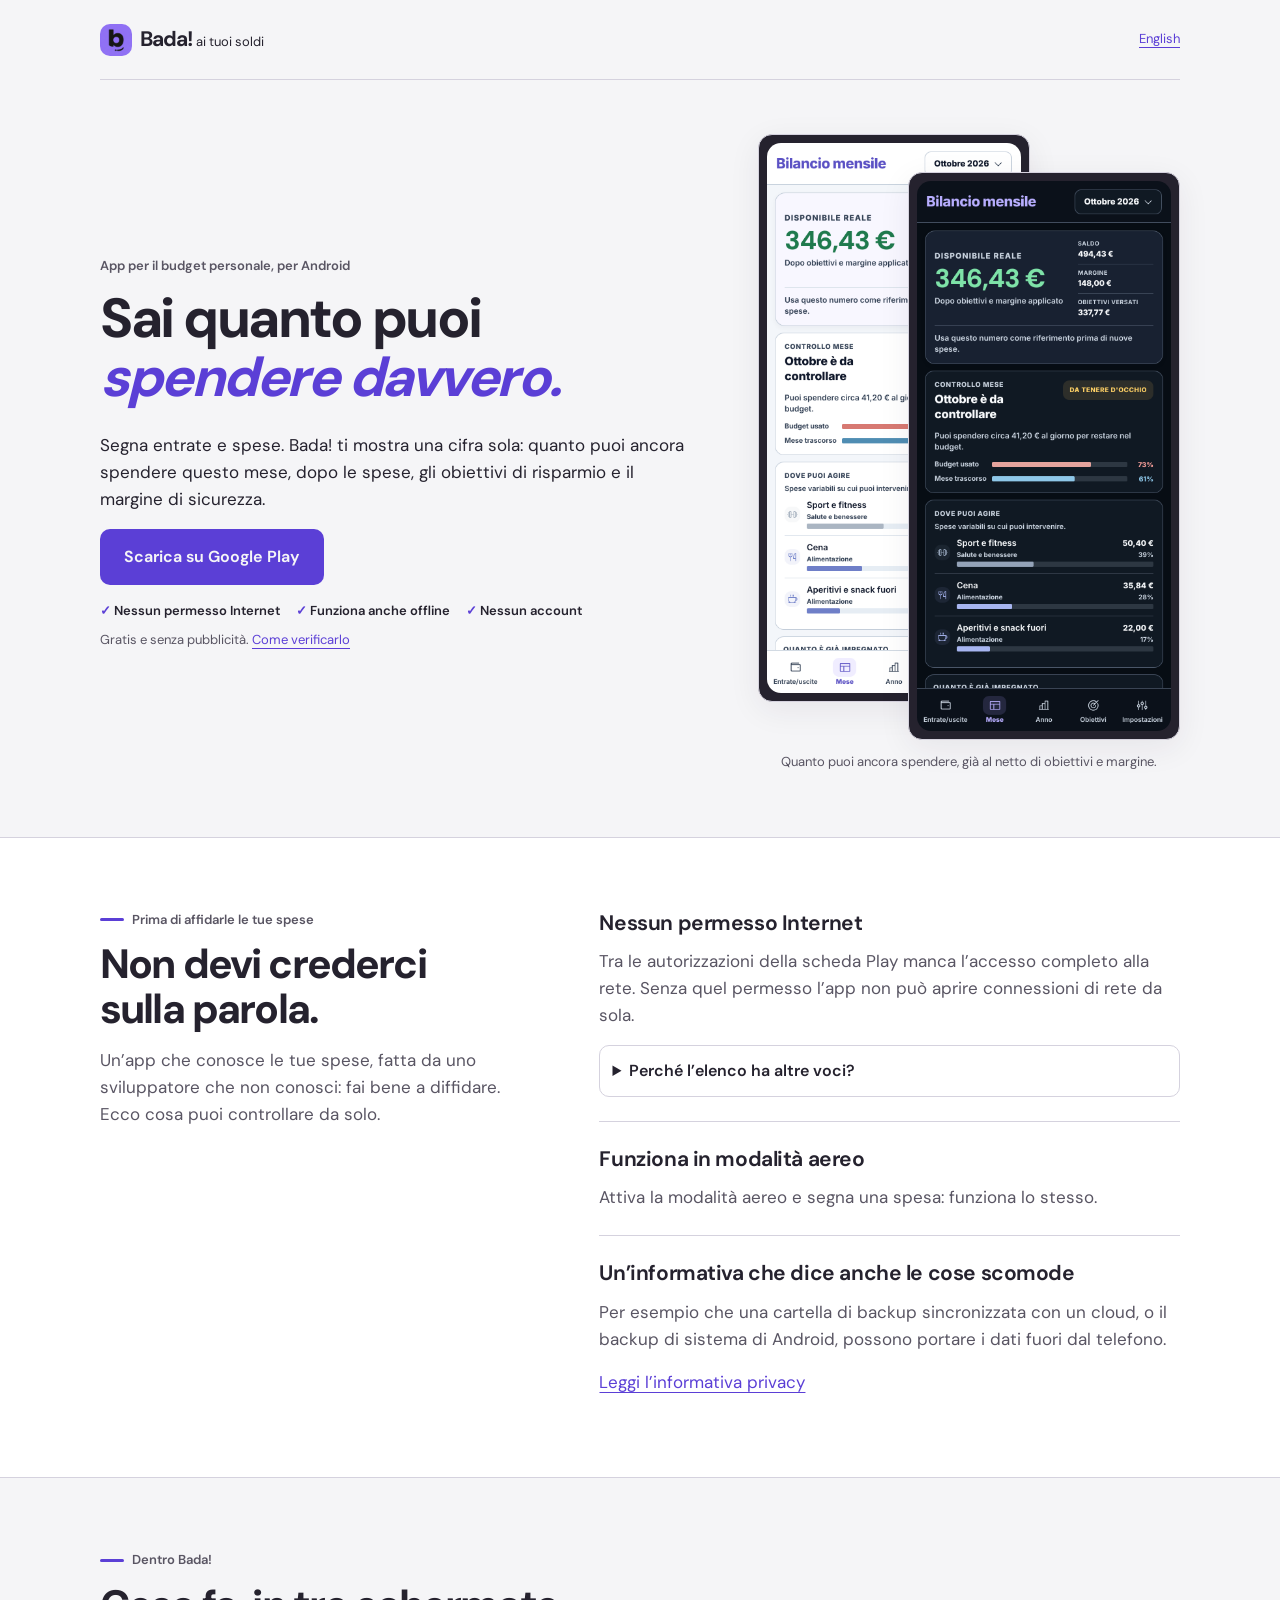
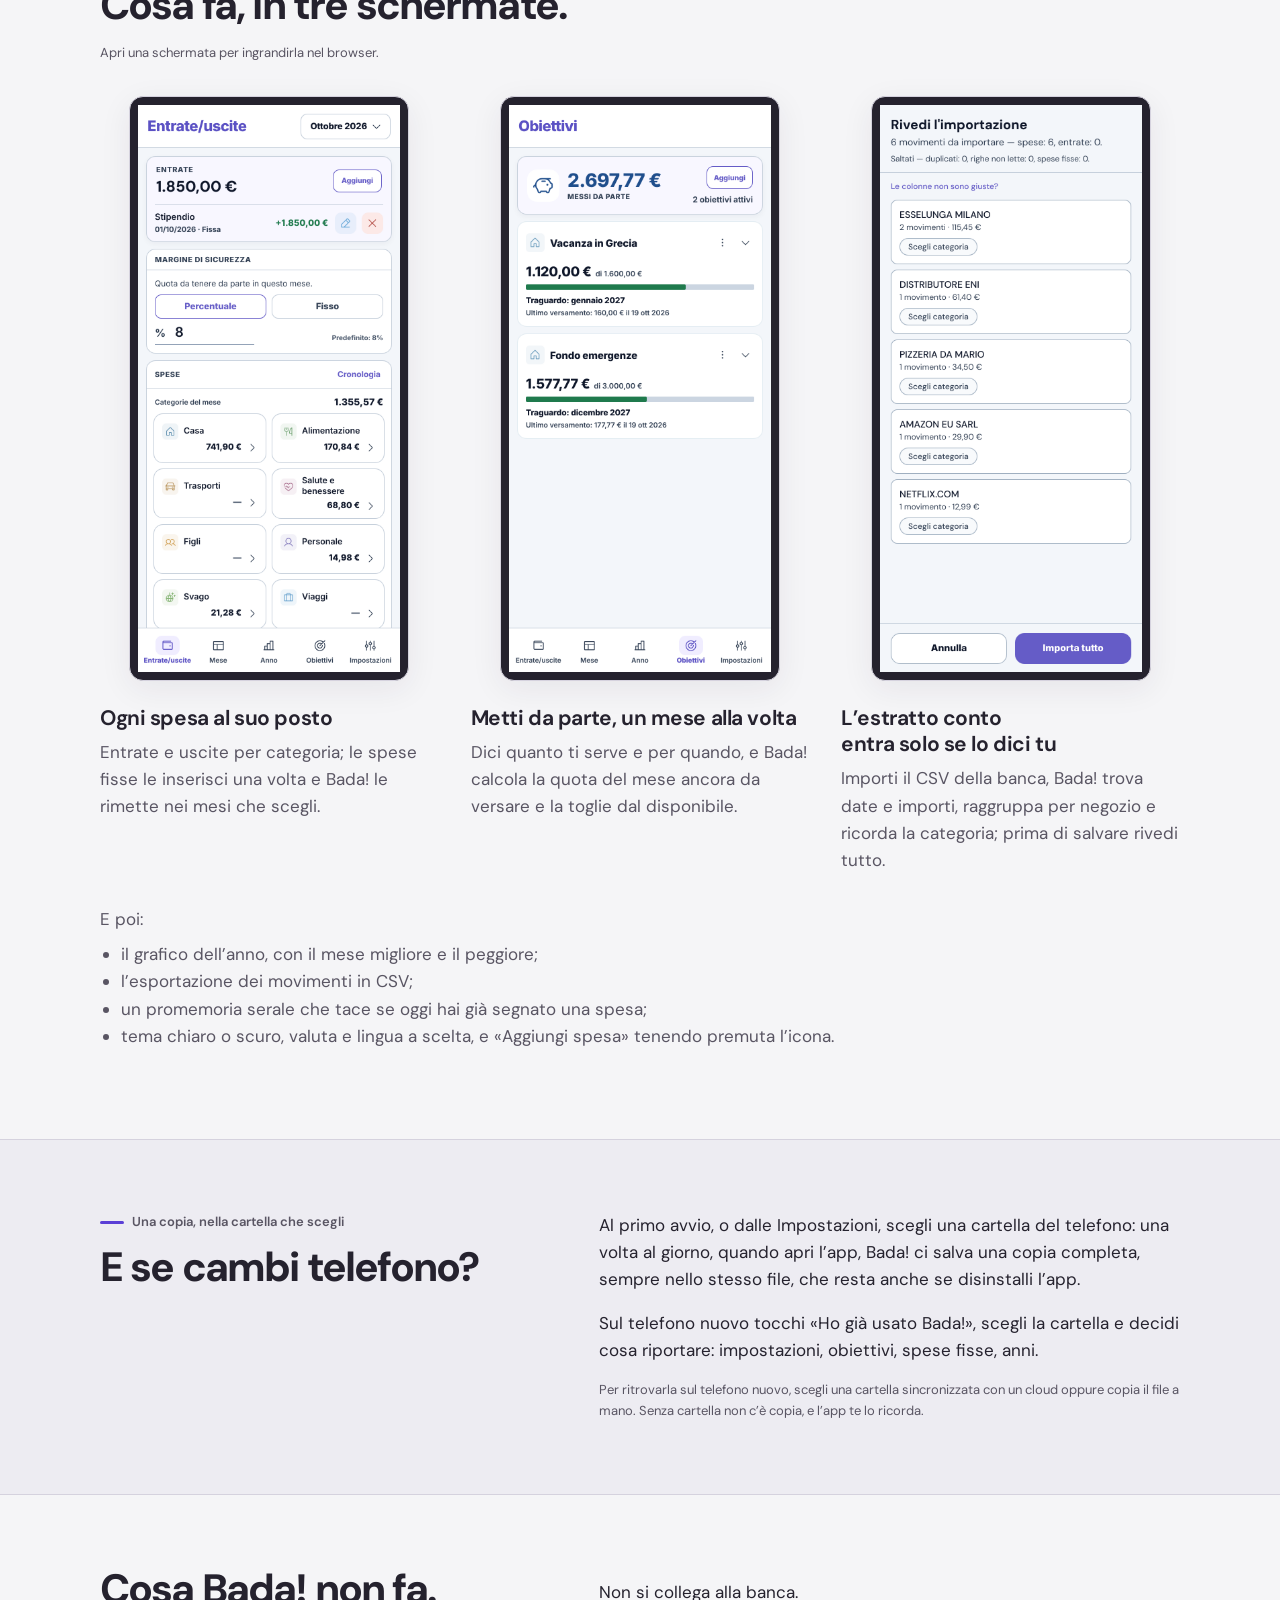
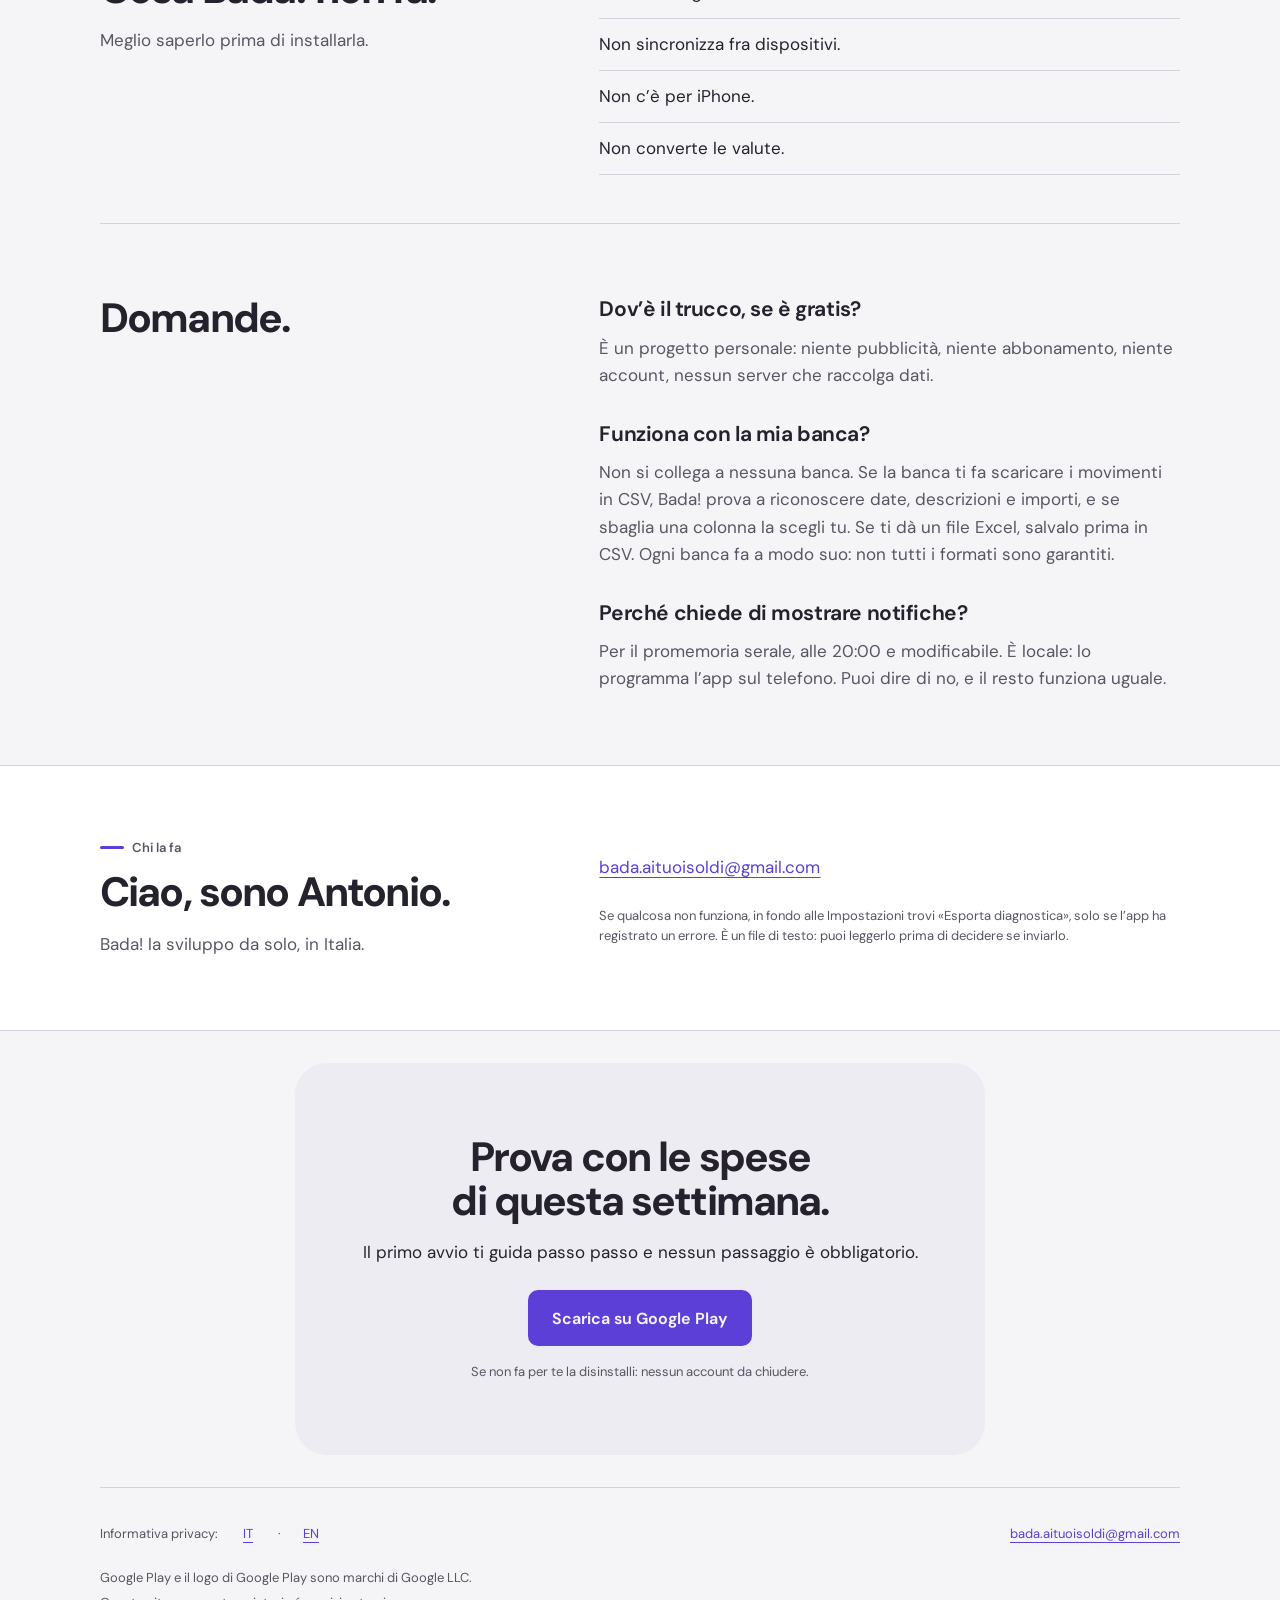
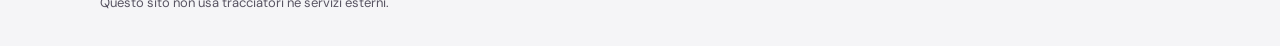
==== commit 5e6726b9: "fix(sito): testi più chiari in apertura, elenco «E poi», didascalia e backup Toglie il «se non fa pe" ====
--- a/site/index.html
+++ b/site/index.html
@@ -53,7 +53,7 @@
       name="twitter:image"
       content="https://badaaituoisoldi-app.github.io/Bada-ai-tuoi-soldi/assets/feature-graphic.png"
     />
-    <link rel="icon" href="assets/icon.png" type="image/png" />
+    <link rel="icon" href="assets/favicon.png" type="image/png" />
     <link rel="apple-touch-icon" href="assets/icon.png" />
     <link
       rel="preload"
@@ -98,7 +98,7 @@
             <li>Nessun account</li>
           </ul>
           <p class="store-note">
-            Gratis e senza pubblicità. Se non fa per te la disinstalli. <a href="#prove">Come verificarlo</a>
+            Gratis e senza pubblicità. <a href="#prove">Come verificarlo</a>
           </p>
         </div>
         <figure class="hero-figure">
@@ -125,7 +125,7 @@
                 alt="La stessa schermata in tema scuro."
             /></a>
           </div>
-          <figcaption>Il tuo mese in una cifra, in tema chiaro e scuro.</figcaption>
+          <figcaption>Quanto puoi ancora spendere, già al netto di obiettivi e margine.</figcaption>
         </figure>
       </section>
       <section
@@ -261,12 +261,15 @@
             <p>Importi il CSV della banca, Bada! trova date e importi, raggruppa per negozio e ricorda la categoria; prima di salvare rivedi tutto.</p>
           </article>
         </div>
-        <p class="also">
-          E poi: il grafico dell’anno con il mese migliore e il peggiore,
-          l’esportazione dei movimenti in CSV, un promemoria serale che tace se
-          oggi hai già segnato una spesa, tema chiaro o scuro, valuta a scelta,
-          italiano o inglese, e «Aggiungi spesa» tenendo premuta l’icona.
-        </p>
+        <div class="also">
+          <p>E poi:</p>
+          <ul>
+            <li>il grafico dell’anno, con il mese migliore e il peggiore;</li>
+            <li>l’esportazione dei movimenti in CSV;</li>
+            <li>un promemoria serale che tace se oggi hai già segnato una spesa;</li>
+            <li>tema chiaro o scuro, valuta e lingua a scelta, e «Aggiungi spesa» tenendo premuta l’icona.</li>
+          </ul>
+        </div>
       </section>
       <section class="backup-section section" aria-labelledby="titolo-backup">
         <div class="container split">
@@ -287,9 +290,9 @@
               anni.
             </p>
             <p class="small-note">
-              La copia ti segue se la cartella è sincronizzata o se porti il
-              file sul telefono nuovo. Senza cartella non c’è copia, e l’app te
-              lo ricorda.
+              Per ritrovarla sul telefono nuovo, scegli una cartella sincronizzata
+              con un cloud oppure copia il file a mano. Senza cartella non c’è
+              copia, e l’app te lo ricorda.
             </p>
           </div>
         </div>
--- a/site/styles.css
+++ b/site/styles.css
@@ -110,6 +110,7 @@
 .shot h3{margin-top:var(--s5)}
 .shot p{margin-top:var(--s2);color:var(--muted)}
 .also{max-width:50.625rem;margin-top:var(--s6);color:var(--muted)}
+.also ul{margin-top:var(--s2);padding-left:1.25em}
 .backup-section{background:var(--soft);border-block:1px solid var(--line)}
 .prose p+p,.maker-section .small-note{margin-top:var(--s4)}
 .small-note{font-size:var(--f1);line-height:1.6;color:var(--muted)}
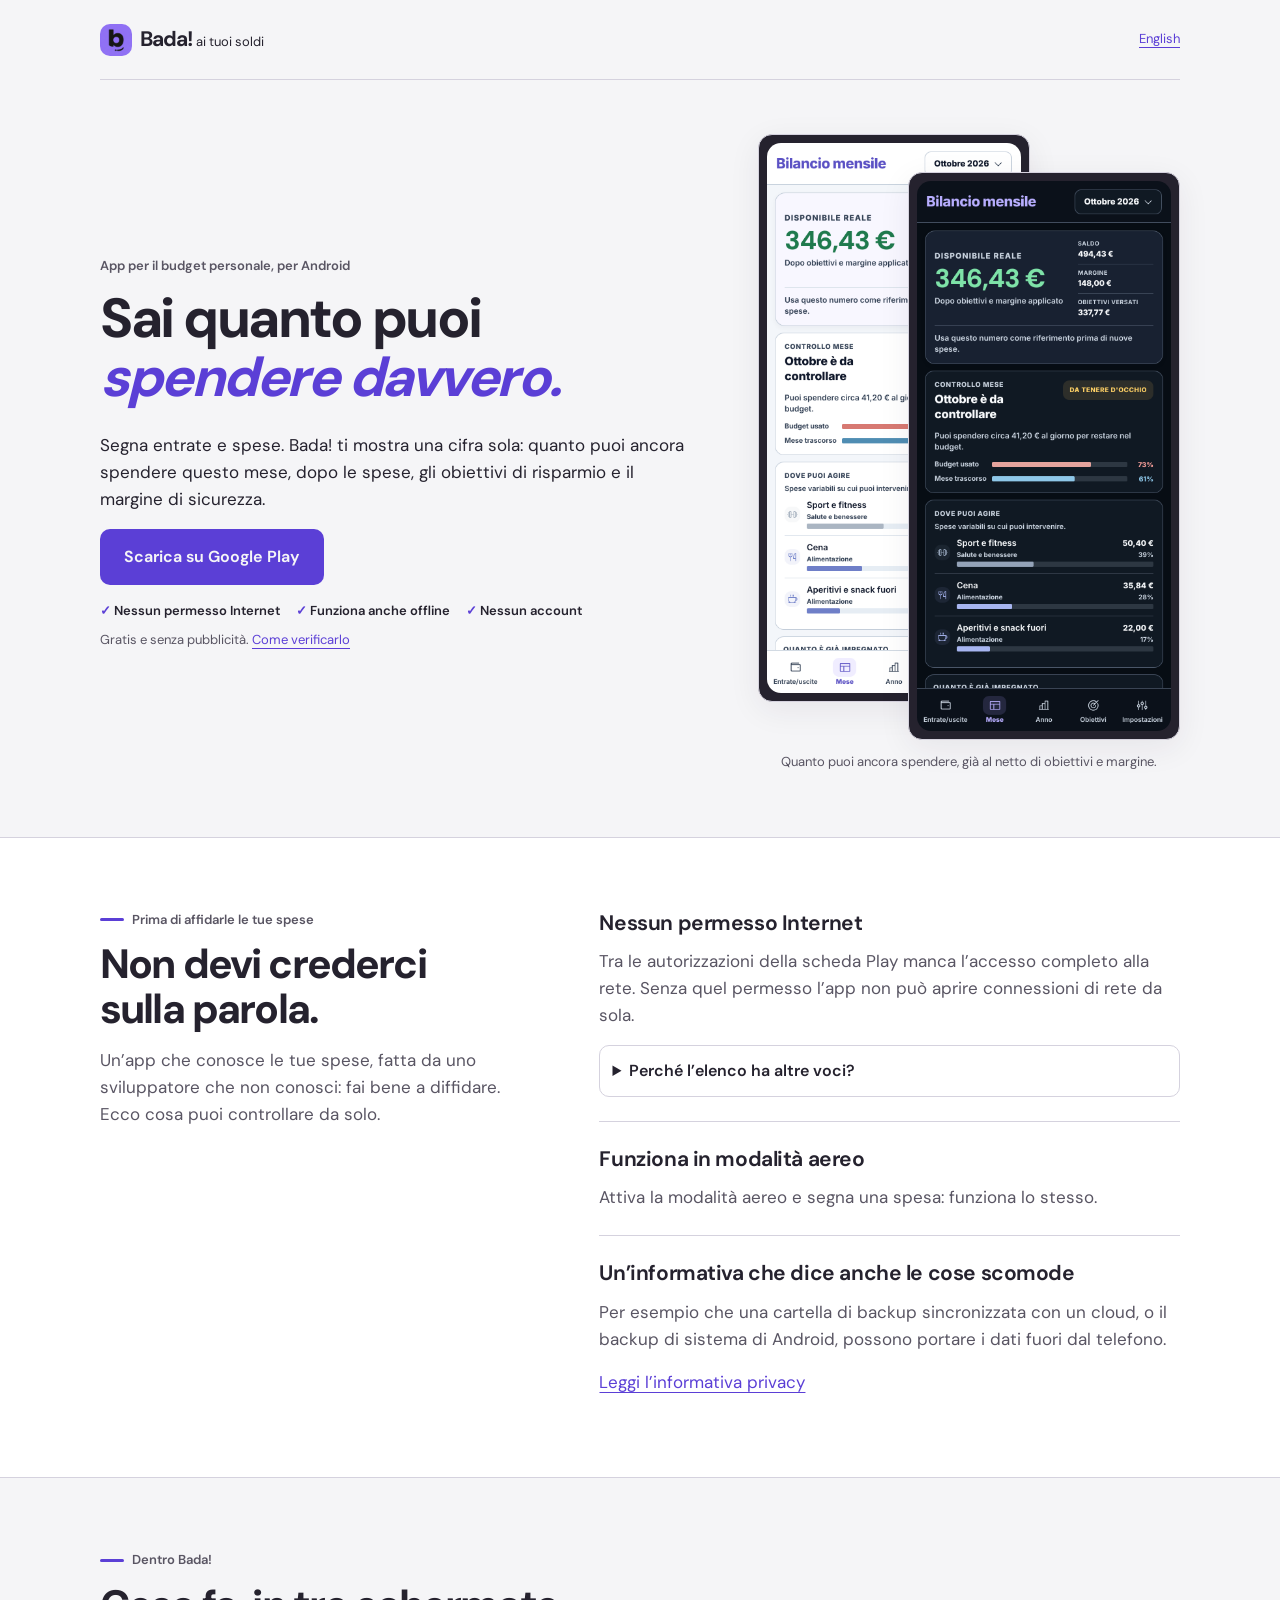
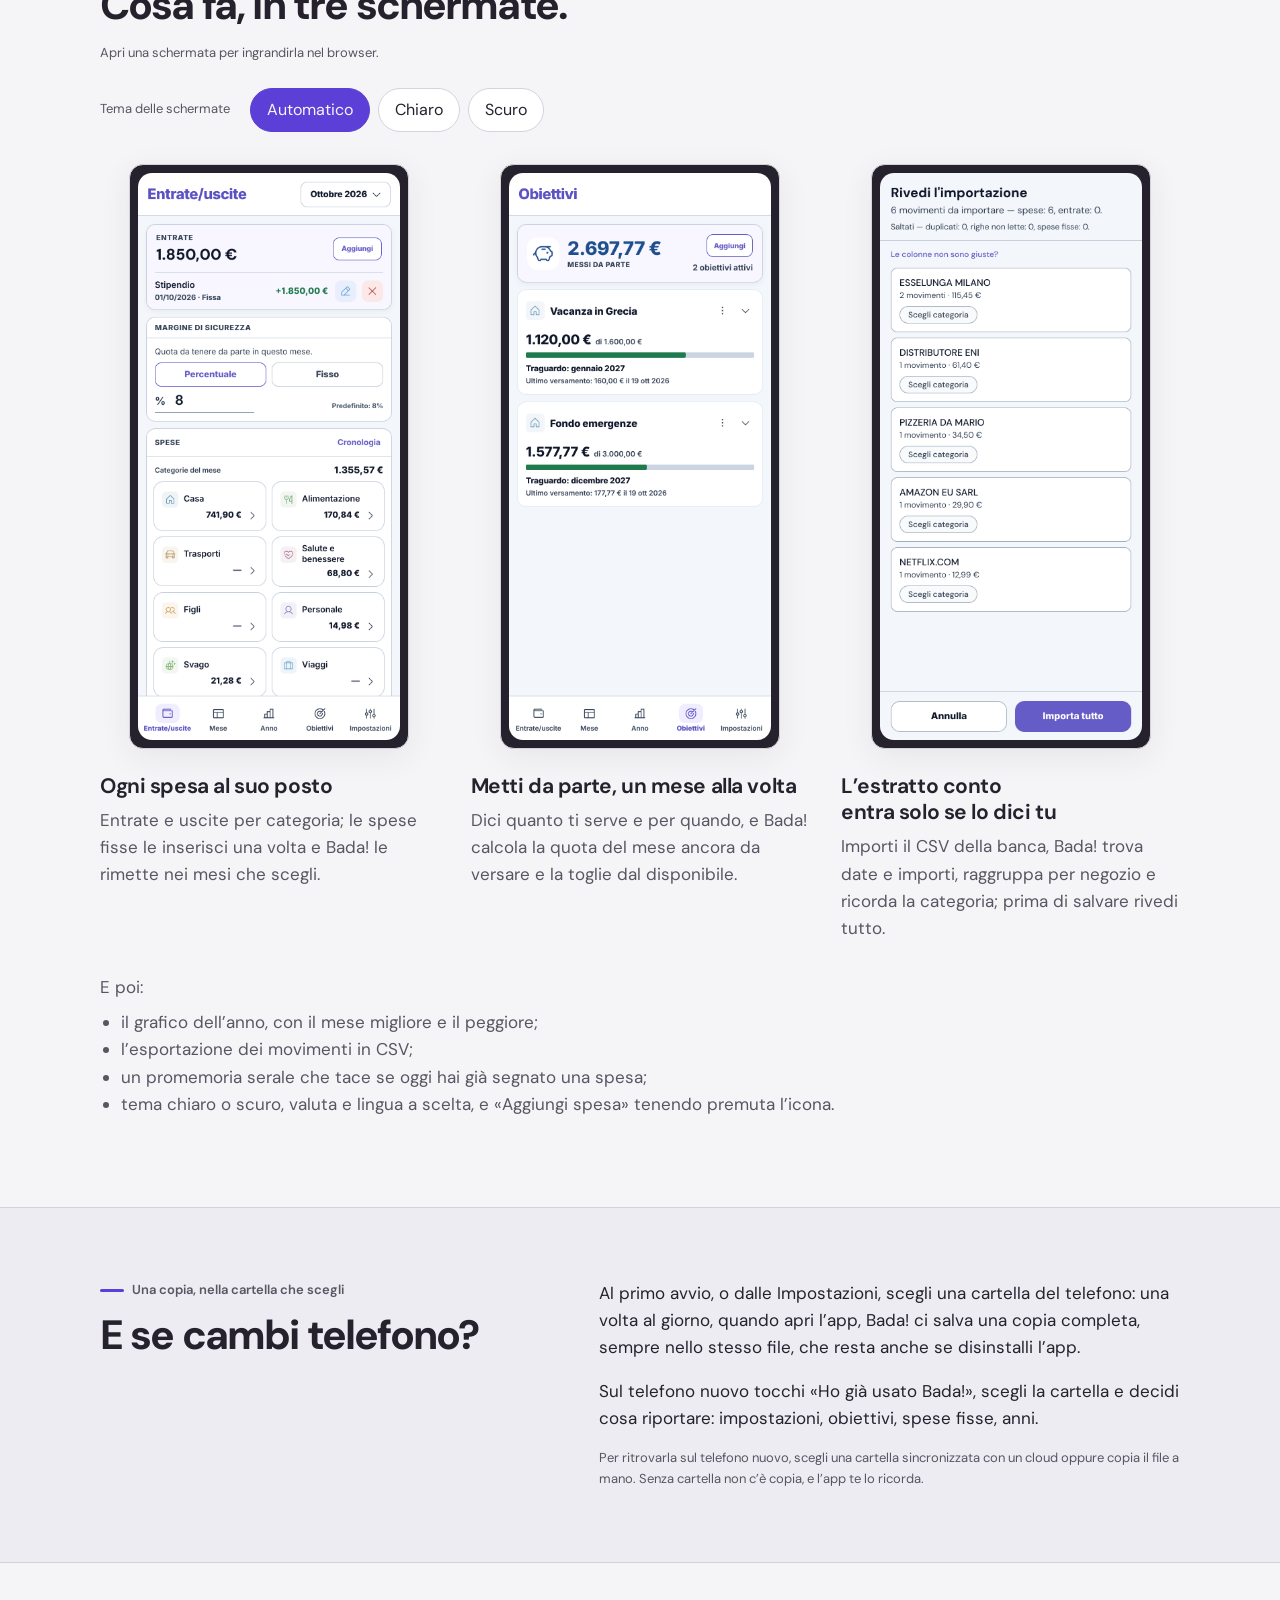
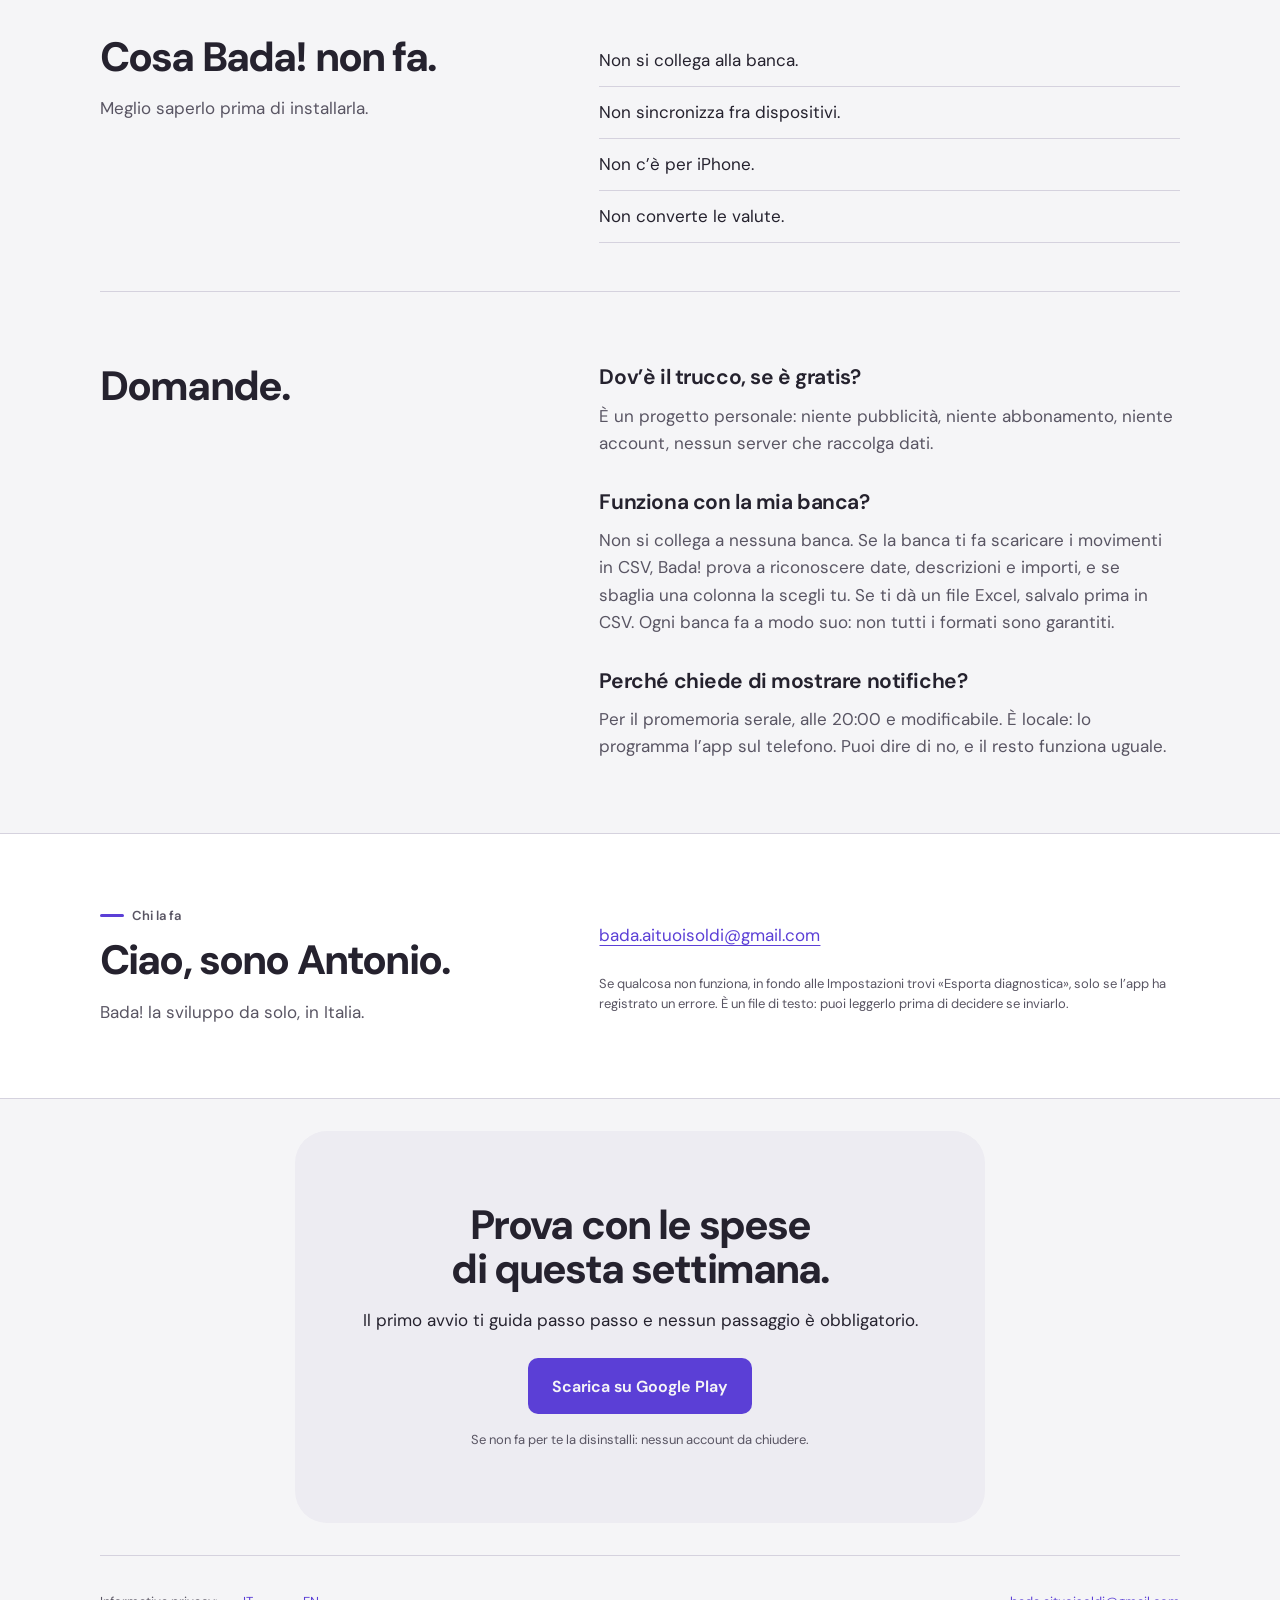
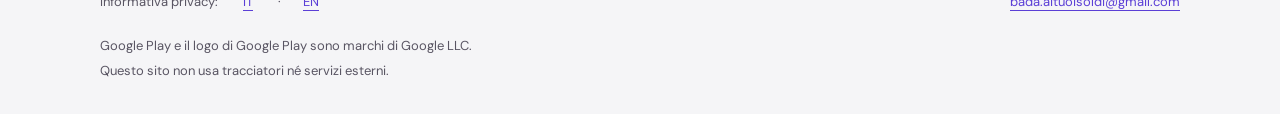
==== commit 689acb92: "feat(sito): schermate in inglese nella pagina EN e selettore chiaro/scuro La pagina inglese mostrava" ====
--- a/site/index.html
+++ b/site/index.html
@@ -199,64 +199,76 @@
             Apri una schermata per ingrandirla nel browser.
           </p>
         </div>
+        <fieldset class="theme-switch">
+          <legend>Tema delle schermate</legend>
+          <label><input type="radio" name="tema" value="auto" checked /><span>Automatico</span></label>
+          <label><input type="radio" name="tema" value="light" /><span>Chiaro</span></label>
+          <label><input type="radio" name="tema" value="dark" /><span>Scuro</span></label>
+        </fieldset>
         <div class="shots" role="region" aria-label="Le tre schermate" tabindex="0">
           <article class="shot">
-            <a
-              class="screen-link phone"
-              href="assets/screenshots/movements-light.webp"
-              aria-label="Ingrandisci Entrate e uscite"
-              ><picture
-                ><source
-                  media="(prefers-color-scheme: dark)"
-                  srcset="assets/screenshots/movements-dark.webp"
-                /><img
+            <a class="screen-link phone is-light" href="assets/screenshots/movements-light.webp" aria-label="Ingrandisci Entrate e uscite"
+              ><img
                   src="assets/screenshots/movements-light.webp"
                   width="780"
                   height="1688"
                   alt="Schermata Entrate/uscite di ottobre 2026: entrate 1.850 €, margine di sicurezza e spese del mese per categoria, totale 1.355,57 €."
                   loading="lazy"
                   decoding="async"
-              /></picture></a>
+              /></a>
+            <a class="screen-link phone is-dark" href="assets/screenshots/movements-dark.webp" aria-label="Ingrandisci Entrate e uscite"
+              ><img
+                  src="assets/screenshots/movements-dark.webp"
+                  width="780"
+                  height="1688"
+                  alt="Schermata Entrate/uscite di ottobre 2026: entrate 1.850 €, margine di sicurezza e spese del mese per categoria, totale 1.355,57 €."
+                  loading="lazy"
+                  decoding="async"
+              /></a>
             <h3>Ogni spesa al suo posto</h3>
             <p>Entrate e uscite per categoria; le spese fisse le inserisci una volta e Bada! le rimette nei mesi che scegli.</p>
           </article>
           <article class="shot">
-            <a
-              class="screen-link phone"
-              href="assets/screenshots/goals-light.webp"
-              aria-label="Ingrandisci gli obiettivi"
-              ><picture
-                ><source
-                  media="(prefers-color-scheme: dark)"
-                  srcset="assets/screenshots/goals-dark.webp"
-                /><img
+            <a class="screen-link phone is-light" href="assets/screenshots/goals-light.webp" aria-label="Ingrandisci gli obiettivi"
+              ><img
                   src="assets/screenshots/goals-light.webp"
                   width="780"
                   height="1688"
                   alt="Schermata Obiettivi: 2.697,77 € messi da parte; «Vacanza in Grecia» a 1.120 € su 1.600 € e «Fondo emergenze» a 1.577,77 € su 3.000 €."
                   loading="lazy"
                   decoding="async"
-              /></picture></a>
+              /></a>
+            <a class="screen-link phone is-dark" href="assets/screenshots/goals-dark.webp" aria-label="Ingrandisci gli obiettivi"
+              ><img
+                  src="assets/screenshots/goals-dark.webp"
+                  width="780"
+                  height="1688"
+                  alt="Schermata Obiettivi: 2.697,77 € messi da parte; «Vacanza in Grecia» a 1.120 € su 1.600 € e «Fondo emergenze» a 1.577,77 € su 3.000 €."
+                  loading="lazy"
+                  decoding="async"
+              /></a>
             <h3>Metti da parte, un mese alla volta</h3>
             <p>Dici quanto ti serve e per quando, e Bada! calcola la quota del mese ancora da versare e la toglie dal disponibile.</p>
           </article>
           <article class="shot">
-            <a
-              class="screen-link phone"
-              href="assets/screenshots/import-light.webp"
-              aria-label="Ingrandisci la revisione dell’importazione"
-              ><picture
-                ><source
-                  media="(prefers-color-scheme: dark)"
-                  srcset="assets/screenshots/import-dark.webp"
-                /><img
+            <a class="screen-link phone is-light" href="assets/screenshots/import-light.webp" aria-label="Ingrandisci la revisione dell’importazione"
+              ><img
                   src="assets/screenshots/import-light.webp"
                   width="780"
                   height="1688"
                   alt="Schermata Rivedi l’importazione: sei movimenti di un CSV bancario raggruppati per negozio, ognuno con «Scegli categoria»."
                   loading="lazy"
                   decoding="async"
-              /></picture></a>
+              /></a>
+            <a class="screen-link phone is-dark" href="assets/screenshots/import-dark.webp" aria-label="Ingrandisci la revisione dell’importazione"
+              ><img
+                  src="assets/screenshots/import-dark.webp"
+                  width="780"
+                  height="1688"
+                  alt="Schermata Rivedi l’importazione: sei movimenti di un CSV bancario raggruppati per negozio, ognuno con «Scegli categoria»."
+                  loading="lazy"
+                  decoding="async"
+              /></a>
             <h3>L’estratto conto entra solo se lo dici tu</h3>
             <p>Importi il CSV della banca, Bada! trova date e importi, raggruppa per negozio e ricorda la categoria; prima di salvare rivedi tutto.</p>
           </article>
--- a/site/styles.css
+++ b/site/styles.css
@@ -178,3 +178,15 @@
 .shot{animation:enter linear both;animation-timeline:view();animation-range:entry 0% entry 90%}
 }
 }
+.is-dark{display:none}
+@media (prefers-color-scheme:dark){.is-light{display:none}.is-dark{display:block}}
+.features:has(input[value=light]:checked) .is-light,.features:has(input[value=dark]:checked) .is-dark{display:block}
+.features:has(input[value=light]:checked) .is-dark,.features:has(input[value=dark]:checked) .is-light{display:none}
+.theme-switch{display:none;align-items:center;flex-wrap:wrap;gap:var(--s2);border:0;padding:0;margin:var(--s5) 0 0;min-inline-size:0}
+@supports selector(:has(*)){.theme-switch{display:flex}}
+.theme-switch legend{float:left;margin-right:var(--s3);padding:0;font-size:var(--f1);color:var(--muted)}
+.theme-switch label{position:relative}
+.theme-switch input{position:absolute;inset:0;opacity:0;margin:0;cursor:pointer}
+.theme-switch span{display:inline-flex;align-items:center;min-height:2.75rem;padding-inline:var(--s4);border:1px solid var(--line);border-radius:var(--r4);background:var(--surface);color:var(--ink);font-size:var(--f2)}
+.theme-switch input:checked+span{background:var(--accent);border-color:var(--accent);color:var(--canvas)}
+.theme-switch input:focus-visible+span{outline:3px solid var(--accent);outline-offset:0.1875rem}
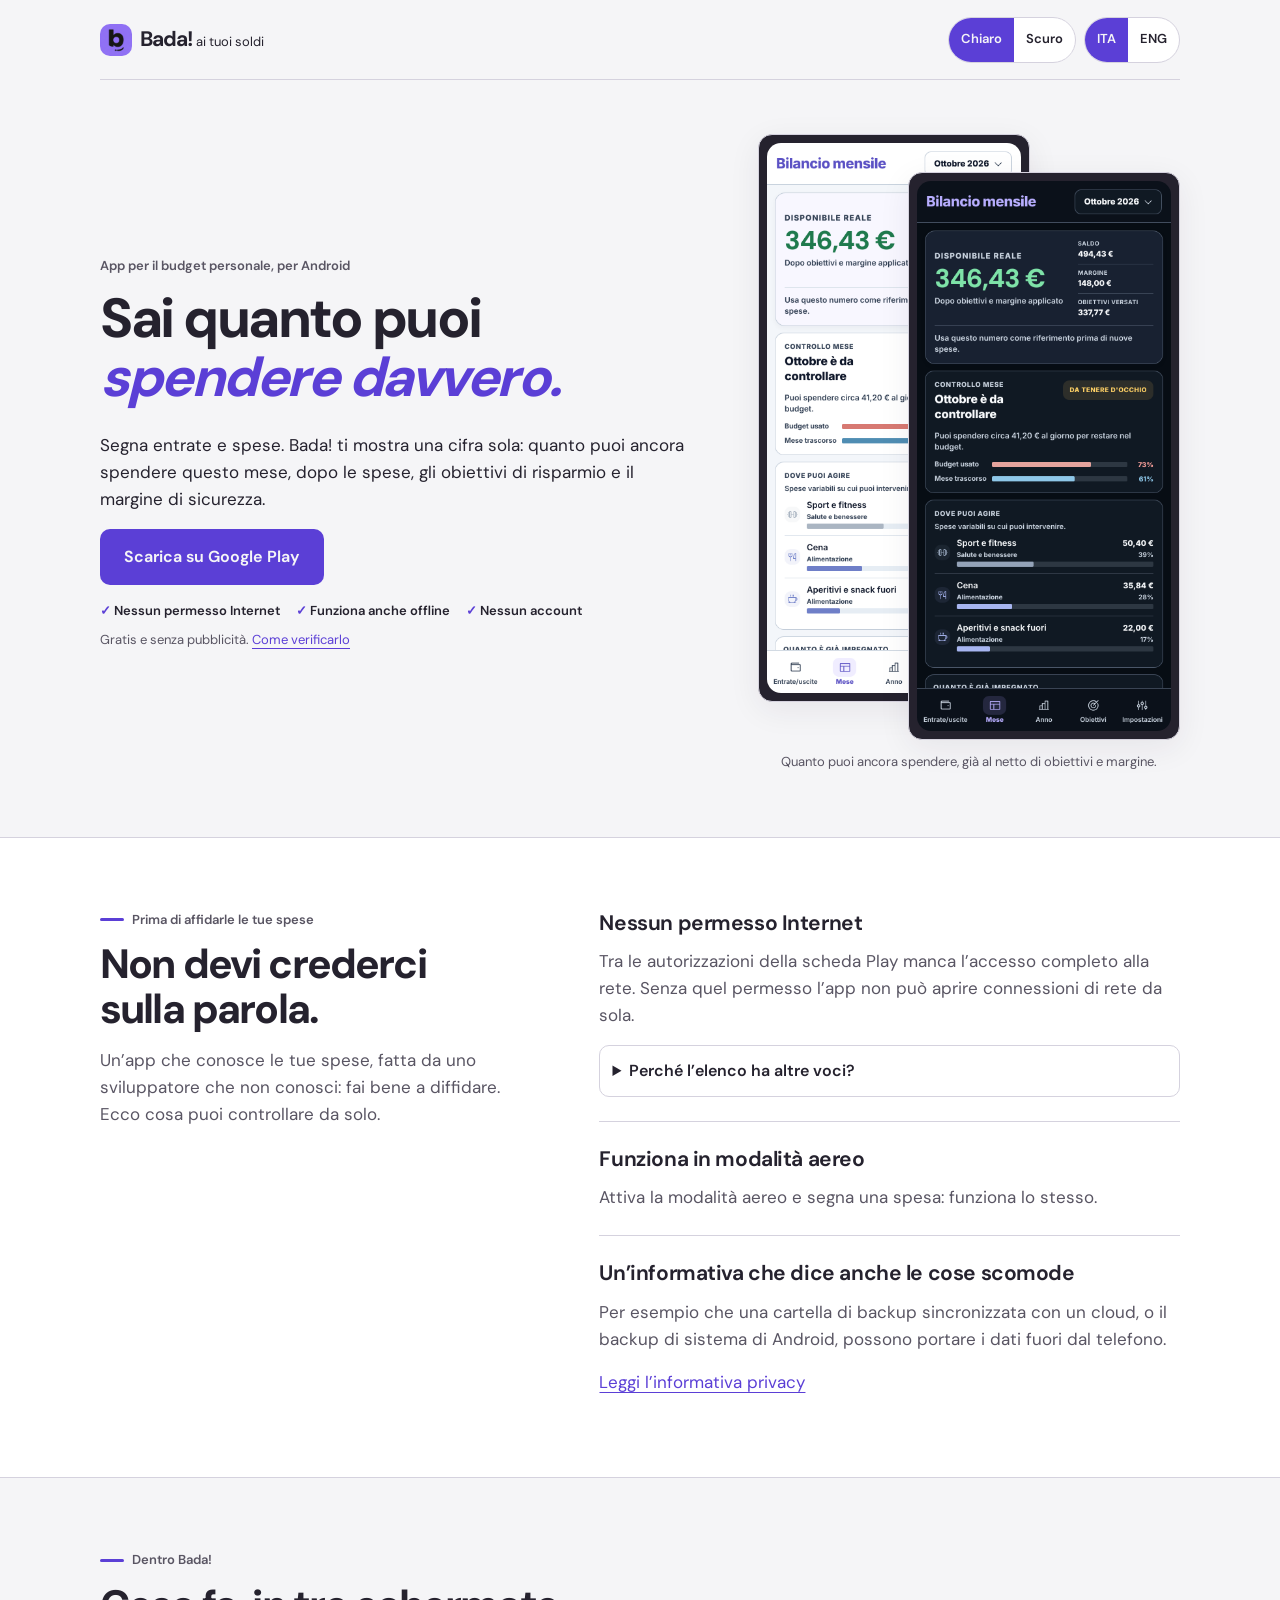
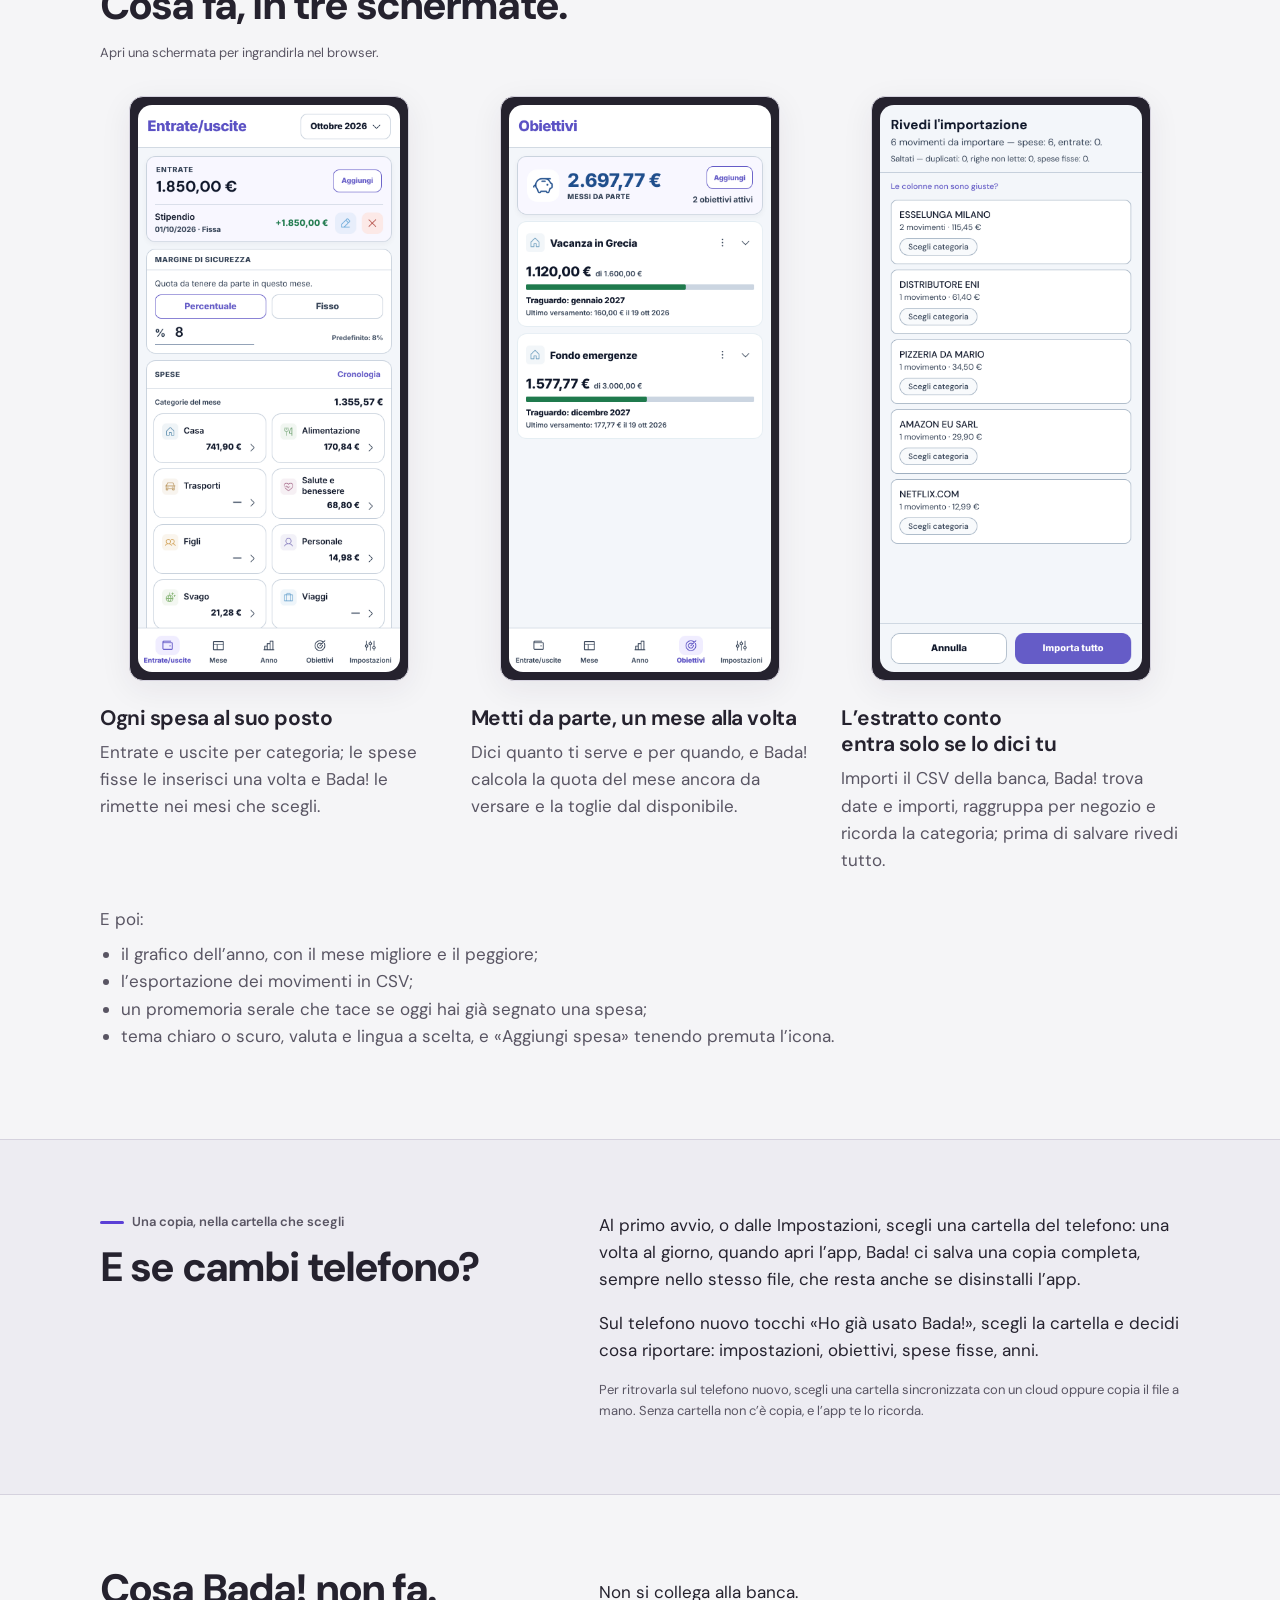
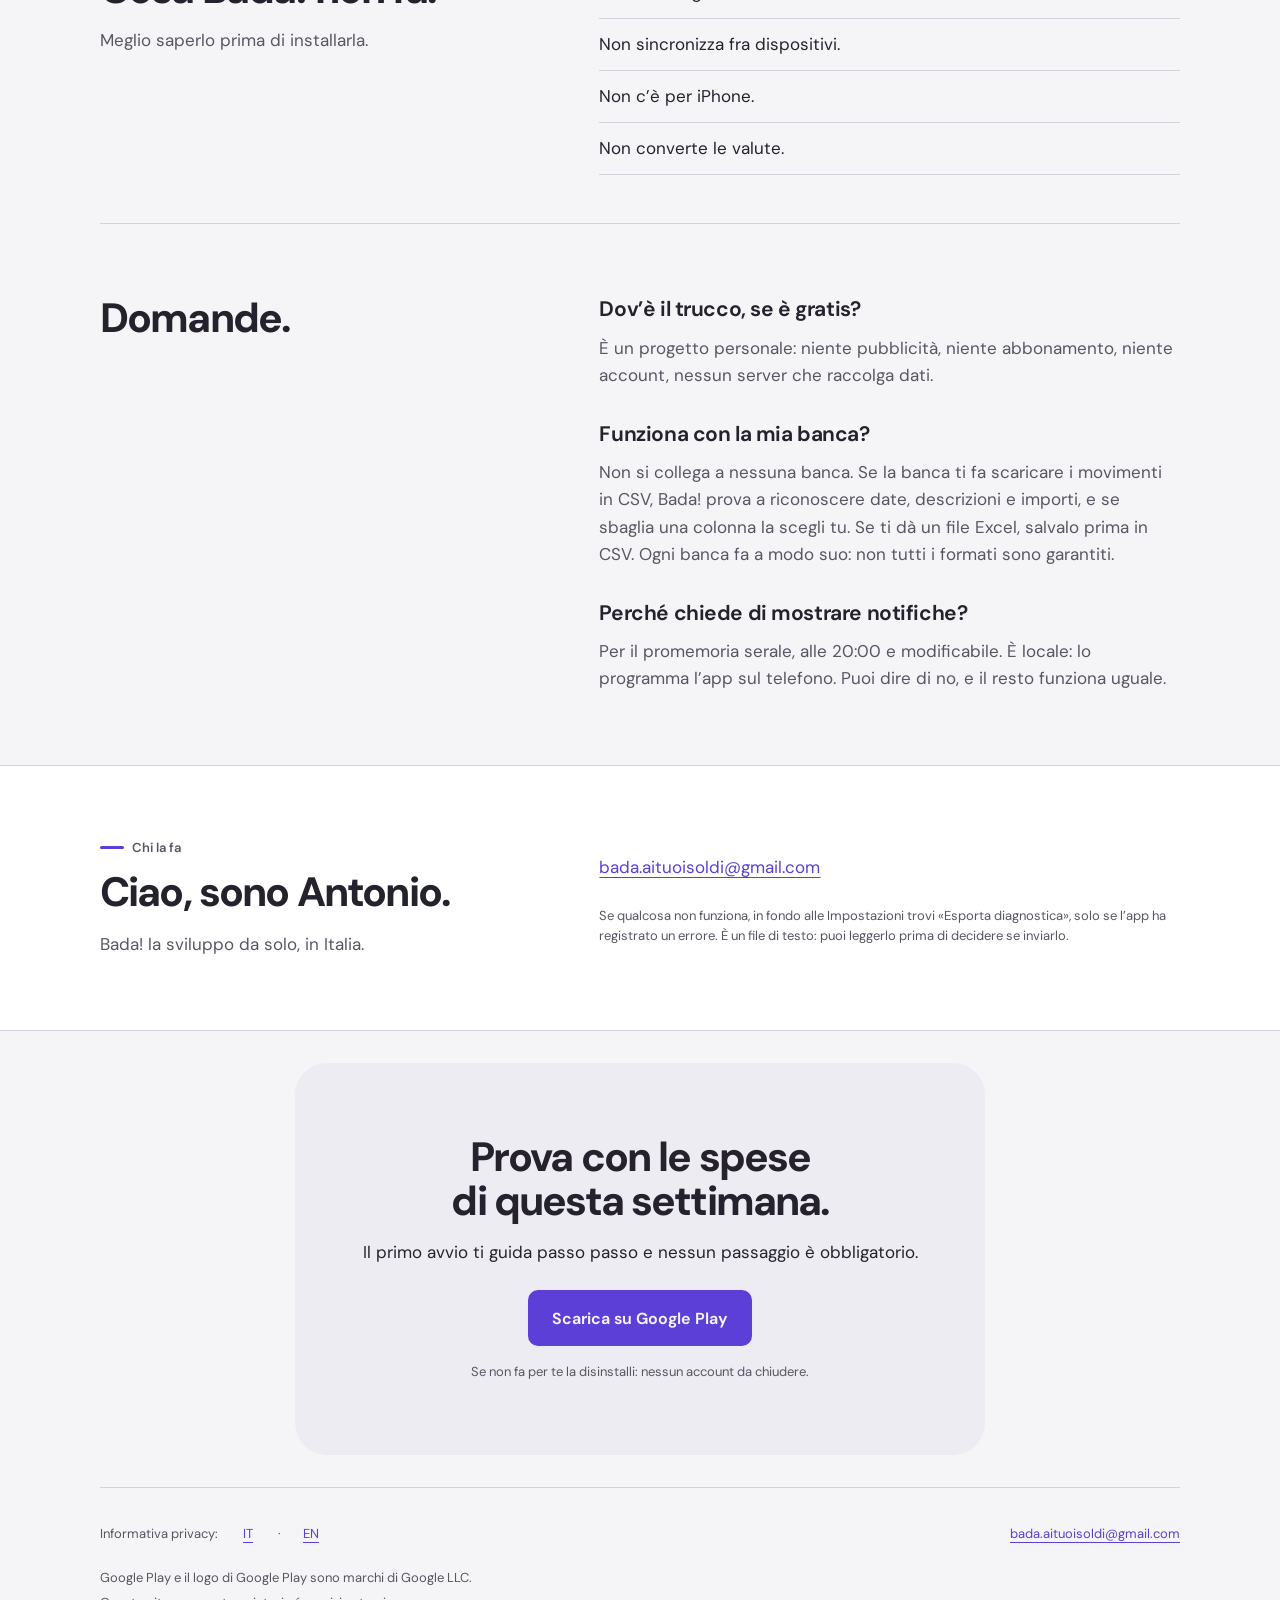
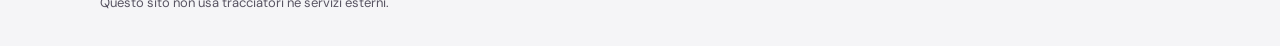
==== commit 7407988c: "feat(sito): interruttori Chiaro/Scuro e ITA/ENG nell'intestazione L'interruttore del tema passa dall" ====
--- a/site/index.html
+++ b/site/index.html
@@ -75,7 +75,17 @@
         <img src="assets/icon.png" width="32" height="32" alt="" />
         <span><strong>Bada!</strong><small>ai tuoi soldi</small></span>
       </a>
-      <a class="language-link" href="en/" lang="en" hreflang="en">English</a>
+      <div class="site-controls">
+        <fieldset class="seg theme">
+          <legend class="sr-only">Tema</legend>
+          <label class="t-light"><input type="radio" name="tema" id="tema-chiaro" /><span>Chiaro</span></label>
+          <label class="t-dark"><input type="radio" name="tema" id="tema-scuro" /><span>Scuro</span></label>
+        </fieldset>
+        <nav class="seg" aria-label="Lingua">
+          <a href="./" lang="it" hreflang="it" aria-label="Italiano" aria-current="page">ITA</a>
+          <a href="en/" lang="en" hreflang="en" aria-label="English">ENG</a>
+        </nav>
+      </div>
     </header>
     <main id="contenuto">
       <section class="hero container" aria-labelledby="titolo">
@@ -199,12 +209,6 @@
             Apri una schermata per ingrandirla nel browser.
           </p>
         </div>
-        <fieldset class="theme-switch">
-          <legend>Tema delle schermate</legend>
-          <label><input type="radio" name="tema" value="auto" checked /><span>Automatico</span></label>
-          <label><input type="radio" name="tema" value="light" /><span>Chiaro</span></label>
-          <label><input type="radio" name="tema" value="dark" /><span>Scuro</span></label>
-        </fieldset>
         <div class="shots" role="region" aria-label="Le tre schermate" tabindex="0">
           <article class="shot">
             <a class="screen-link phone is-light" href="assets/screenshots/movements-light.webp" aria-label="Ingrandisci Entrate e uscite"
--- a/site/styles.css
+++ b/site/styles.css
@@ -4,7 +4,7 @@
 font-weight:100 1000;
 font-display:swap;
 }
-:root{
+:root,:root:has(#tema-chiaro:checked){
 color-scheme:light;
 --canvas:#f5f5f7;
 --surface:#fff;
@@ -49,6 +49,18 @@
 --bezel:#0a090d;
 }
 }
+:root:has(#tema-scuro:checked){
+color-scheme:dark;
+--canvas:#16151b;
+--surface:#1e1c25;
+--soft:#25222f;
+--ink:#f3f0fa;
+--muted:#bdb8cb;
+--line:#45404f;
+--accent:#b8a6ff;
+--shadow:#00000030;
+--bezel:#0a090d;
+}
 *{box-sizing:border-box}
 body{margin:0;background:var(--canvas);color:var(--ink);font:1.0625rem/1.6 "DM Sans",sans-serif}
 h1,h2,h3,p,figure{margin:0}
@@ -70,13 +82,12 @@
 .split{display:grid;grid-template-columns:.85fr 1.15fr;column-gap:clamp(var(--s6),5.5vw,5rem);align-items:start}
 .skip-link{position:absolute;left:1rem;top:-6.25rem;padding:var(--s3) var(--s4);background:var(--surface);z-index:1}
 .skip-link:focus{top:0.75rem}
-.site-header{display:flex;align-items:center;justify-content:space-between;min-height:5rem;border-bottom:1px solid var(--line)}
+.site-header{display:flex;align-items:center;justify-content:space-between;flex-wrap:wrap;gap:var(--s2) var(--s4);min-height:5rem;border-bottom:1px solid var(--line)}
 .brand{display:inline-flex;align-items:center;gap:var(--s2);min-height:2.75rem;color:var(--ink);text-decoration:none}
 .brand img{width:2rem;height:2rem;border-radius:var(--r2)}
 .brand span{display:flex;align-items:baseline;gap:var(--s1)}
 .brand strong{font-size:var(--f3);letter-spacing:-.05em}
 .brand small{font-size:var(--f1)}
-.language-link{display:inline-flex;align-items:center;min-height:2.75rem;font-size:var(--f1)}
 .hero{display:grid;grid-template-columns:minmax(0,1fr) auto;align-items:center;gap:clamp(var(--s6),4.6vw,var(--s8));padding-block:3.375rem var(--s8)}
 .hero .eyebrow{font-size:var(--f1)}
 .hero-copy{max-width:37.5rem}
@@ -178,15 +189,18 @@
 .shot{animation:enter linear both;animation-timeline:view();animation-range:entry 0% entry 90%}
 }
 }
+.sr-only{position:absolute;width:1px;height:1px;overflow:hidden;clip-path:inset(50%);white-space:nowrap}
+.site-controls{display:flex;flex-wrap:wrap;gap:var(--s2)}
+.seg{display:inline-flex;margin:0;padding:0;border:1px solid var(--line);border-radius:var(--r4);background:var(--surface);overflow:hidden;min-inline-size:0}
+.seg label{position:relative;display:inline-flex}
+.seg input{position:absolute;inset:0;margin:0;opacity:0;cursor:pointer}
+.seg span,.seg a{display:inline-flex;align-items:center;min-height:2.75rem;padding-inline:var(--s3);font-size:var(--f1);font-weight:600;color:var(--ink);text-decoration:none}
+.seg input:focus-visible+span,.seg a:focus-visible{outline:3px solid var(--accent);outline-offset:-3px}
+.seg input:checked+span,.seg a[aria-current],:root:not(:has(.seg input:checked)) .t-light span{background:var(--accent);color:var(--canvas)}
+@media (prefers-color-scheme:dark){:root:not(:has(.seg input:checked)) .t-light span{background:none;color:var(--ink)}:root:not(:has(.seg input:checked)) .t-dark span{background:var(--accent);color:var(--canvas)}}
+.theme{display:none}
+@supports selector(:has(*)){.theme{display:inline-flex}}
 .is-dark{display:none}
 @media (prefers-color-scheme:dark){.is-light{display:none}.is-dark{display:block}}
-.features:has(input[value=light]:checked) .is-light,.features:has(input[value=dark]:checked) .is-dark{display:block}
-.features:has(input[value=light]:checked) .is-dark,.features:has(input[value=dark]:checked) .is-light{display:none}
-.theme-switch{display:none;align-items:center;flex-wrap:wrap;gap:var(--s2);border:0;padding:0;margin:var(--s5) 0 0;min-inline-size:0}
-@supports selector(:has(*)){.theme-switch{display:flex}}
-.theme-switch legend{float:left;margin-right:var(--s3);padding:0;font-size:var(--f1);color:var(--muted)}
-.theme-switch label{position:relative}
-.theme-switch input{position:absolute;inset:0;opacity:0;margin:0;cursor:pointer}
-.theme-switch span{display:inline-flex;align-items:center;min-height:2.75rem;padding-inline:var(--s4);border:1px solid var(--line);border-radius:var(--r4);background:var(--surface);color:var(--ink);font-size:var(--f2)}
-.theme-switch input:checked+span{background:var(--accent);border-color:var(--accent);color:var(--canvas)}
-.theme-switch input:focus-visible+span{outline:3px solid var(--accent);outline-offset:0.1875rem}
+:root:has(#tema-chiaro:checked) .is-light,:root:has(#tema-scuro:checked) .is-dark{display:block}
+:root:has(#tema-chiaro:checked) .is-dark,:root:has(#tema-scuro:checked) .is-light{display:none}
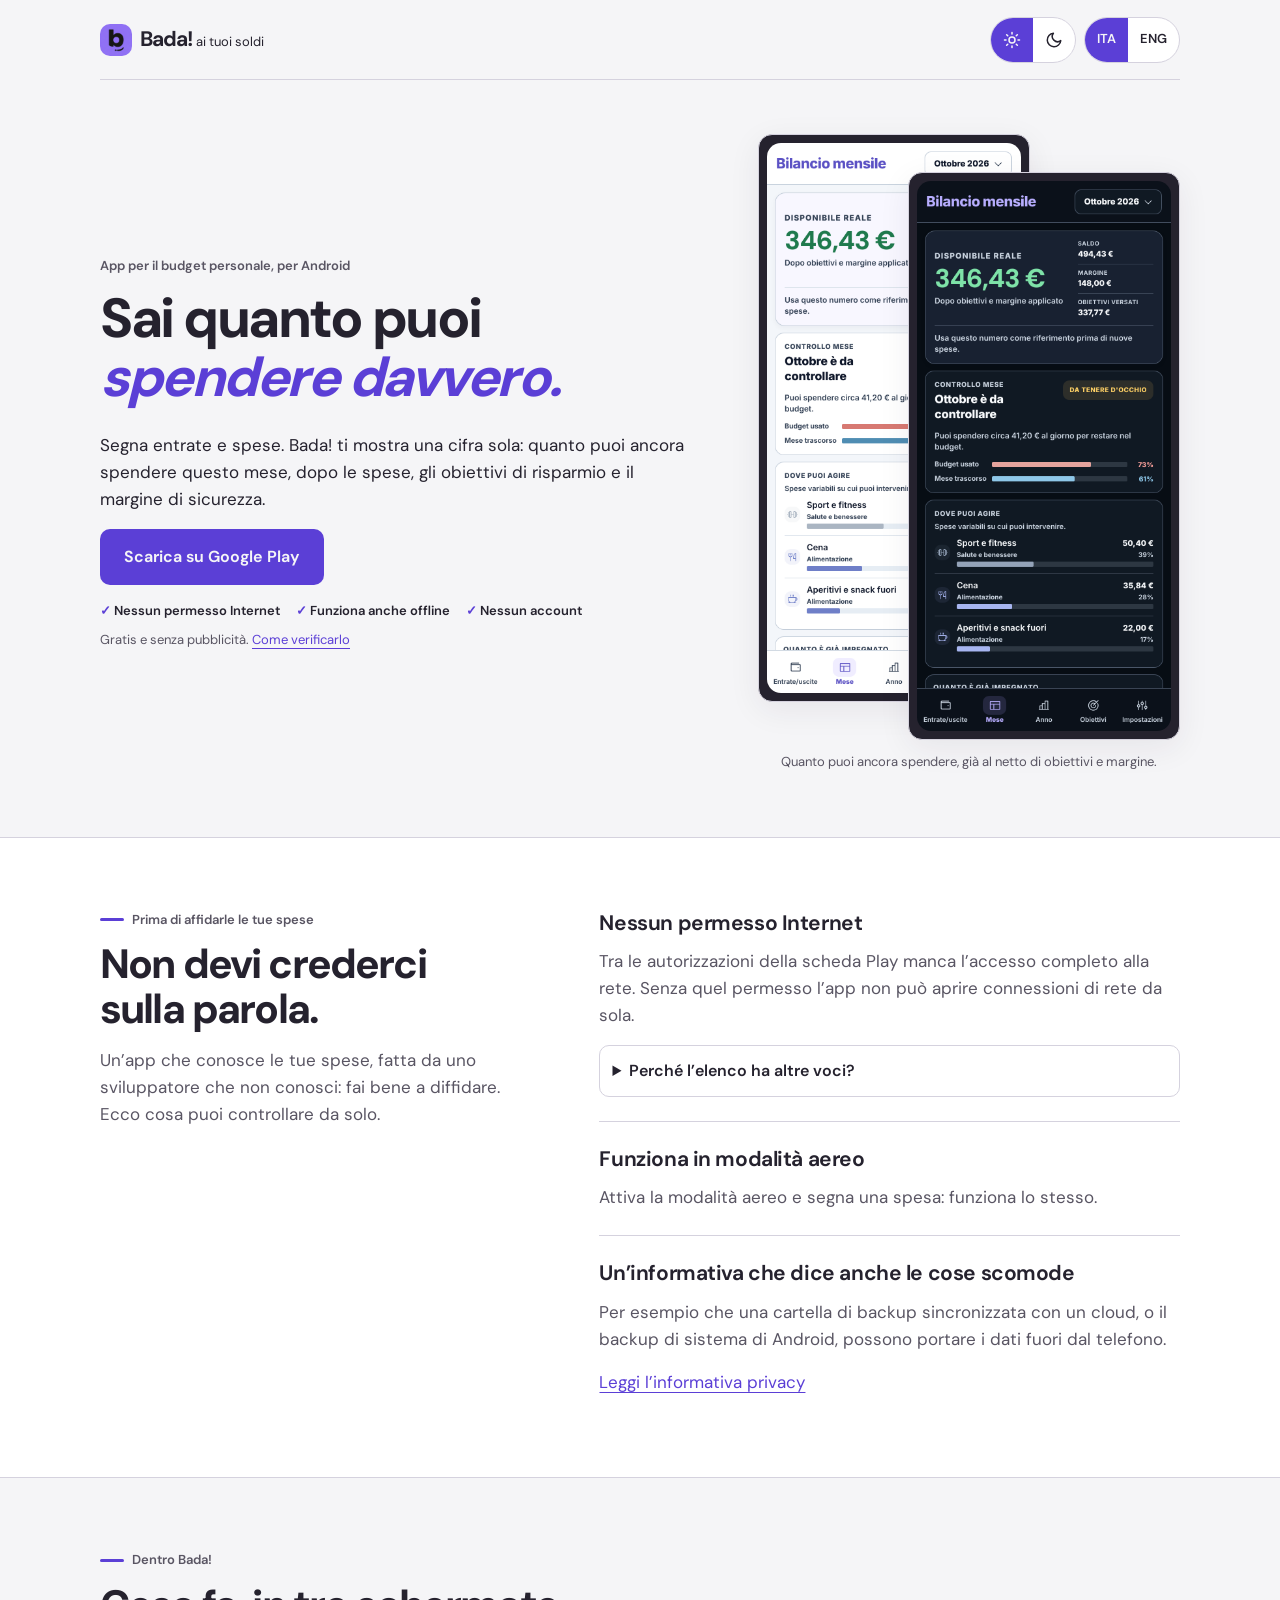
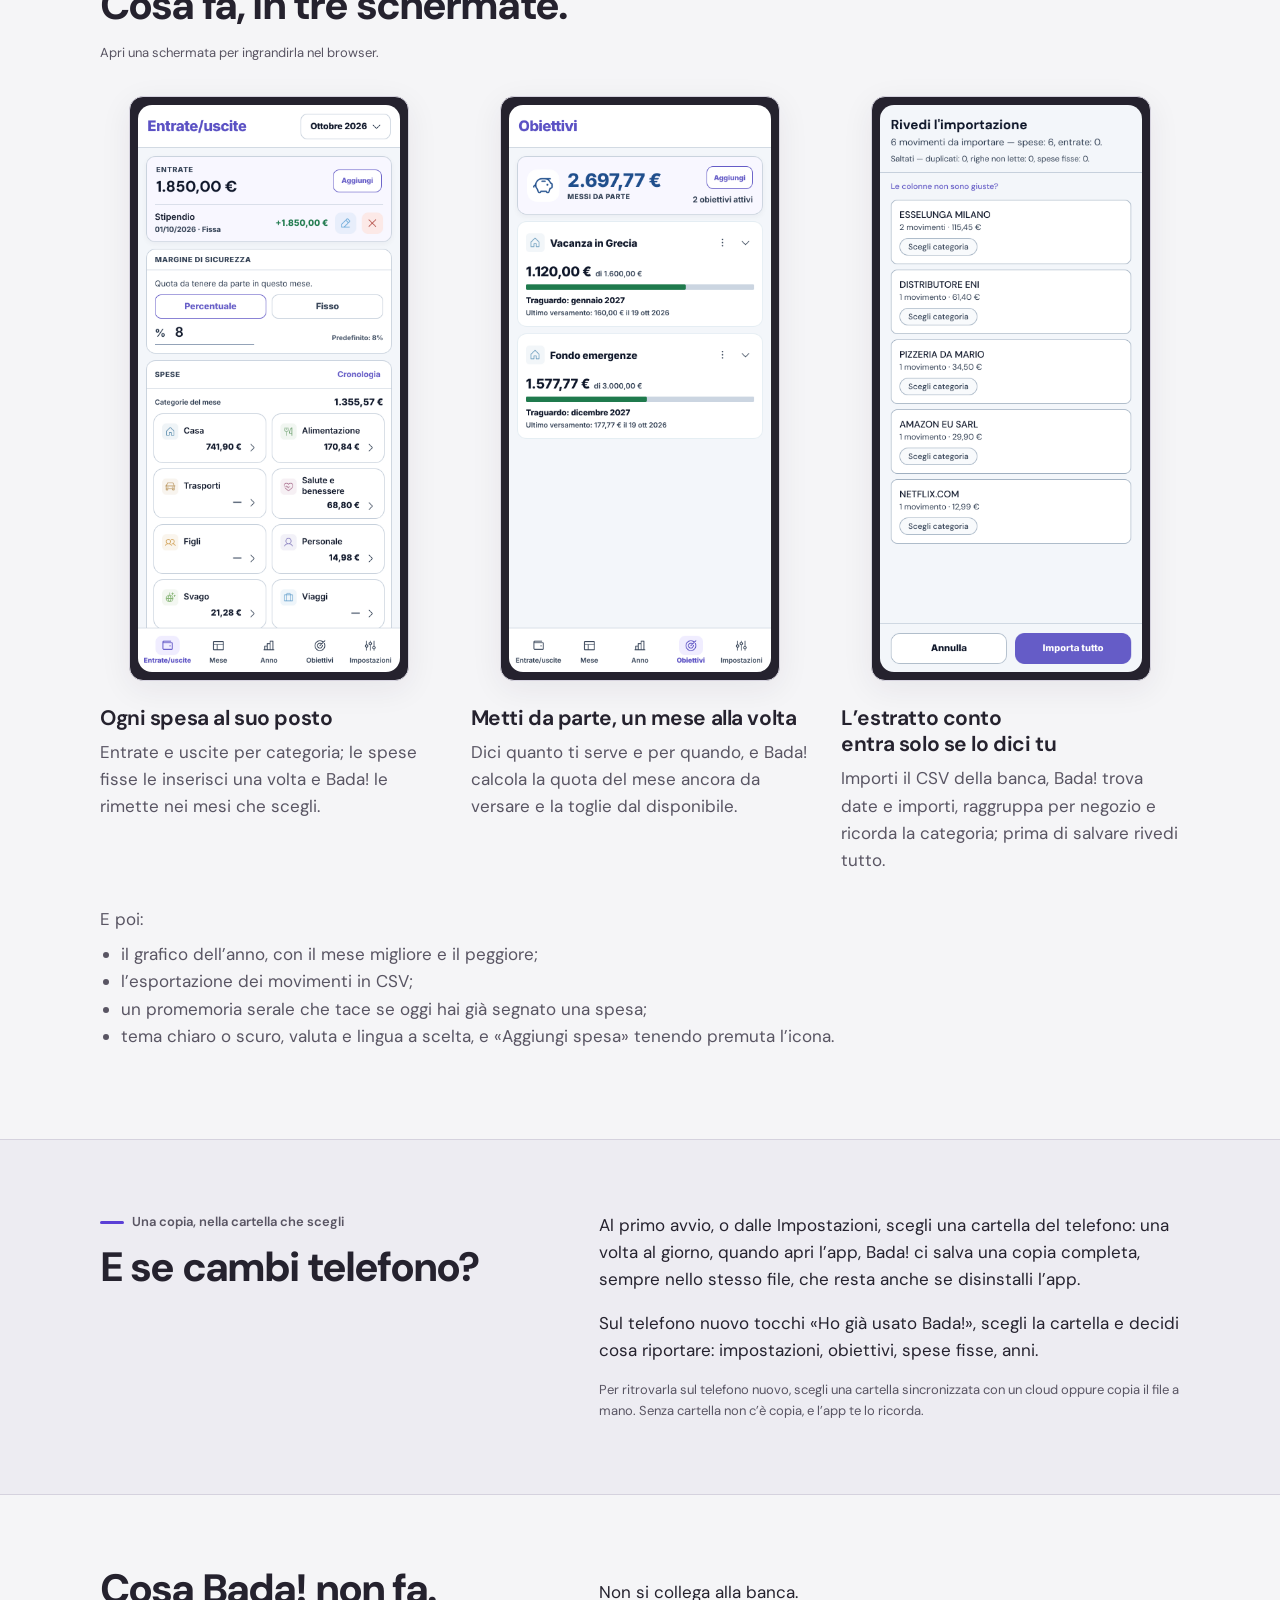
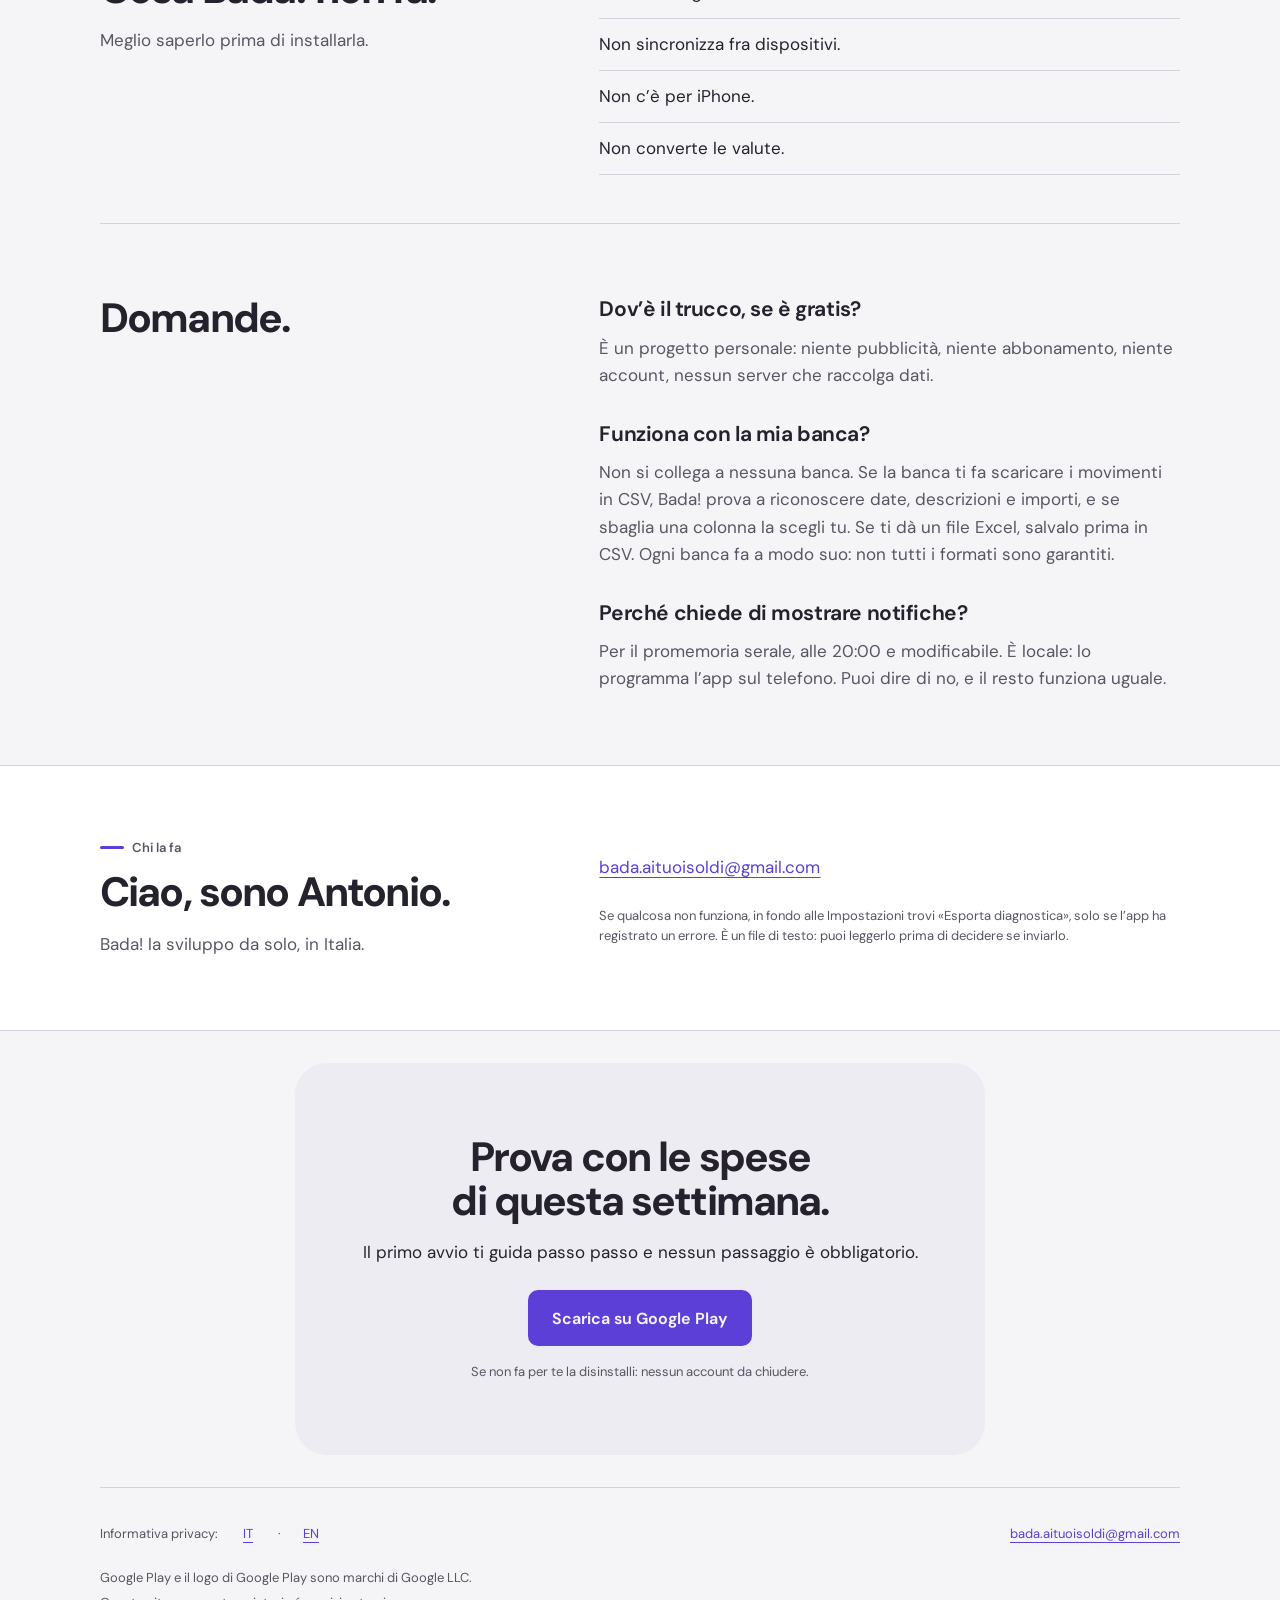
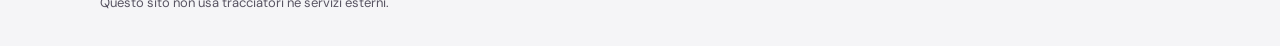
==== commit b2179df4: "feat(sito): sole e luna al posto di «Chiaro» e «Scuro» nell'interruttore del tema Icone SVG in linea" ====
--- a/site/index.html
+++ b/site/index.html
@@ -78,8 +78,8 @@
       <div class="site-controls">
         <fieldset class="seg theme">
           <legend class="sr-only">Tema</legend>
-          <label class="t-light"><input type="radio" name="tema" id="tema-chiaro" /><span>Chiaro</span></label>
-          <label class="t-dark"><input type="radio" name="tema" id="tema-scuro" /><span>Scuro</span></label>
+          <label class="t-light"><input type="radio" name="tema" id="tema-chiaro" aria-label="Chiaro" /><span aria-hidden="true"><svg viewBox="0 0 24 24"><circle cx="12" cy="12" r="4" /><path d="M12 2v2M12 20v2M4.9 4.9l1.4 1.4M17.7 17.7l1.4 1.4M2 12h2M20 12h2M4.9 19.1l1.4-1.4M17.7 6.3l1.4-1.4" /></svg></span></label>
+          <label class="t-dark"><input type="radio" name="tema" id="tema-scuro" aria-label="Scuro" /><span aria-hidden="true"><svg viewBox="0 0 24 24"><path d="M21 12.8A9 9 0 1 1 11.2 3a7 7 0 0 0 9.8 9.8z" /></svg></span></label>
         </fieldset>
         <nav class="seg" aria-label="Lingua">
           <a href="./" lang="it" hreflang="it" aria-label="Italiano" aria-current="page">ITA</a>
--- a/site/styles.css
+++ b/site/styles.css
@@ -198,9 +198,13 @@
 .seg input:focus-visible+span,.seg a:focus-visible{outline:3px solid var(--accent);outline-offset:-3px}
 .seg input:checked+span,.seg a[aria-current],:root:not(:has(.seg input:checked)) .t-light span{background:var(--accent);color:var(--canvas)}
 @media (prefers-color-scheme:dark){:root:not(:has(.seg input:checked)) .t-light span{background:none;color:var(--ink)}:root:not(:has(.seg input:checked)) .t-dark span{background:var(--accent);color:var(--canvas)}}
+.seg svg{width:1.125rem;height:1.125rem;fill:none;stroke:currentColor;stroke-width:2;stroke-linecap:round;stroke-linejoin:round}
 .theme{display:none}
 @supports selector(:has(*)){.theme{display:inline-flex}}
 .is-dark{display:none}
 @media (prefers-color-scheme:dark){.is-light{display:none}.is-dark{display:block}}
 :root:has(#tema-chiaro:checked) .is-light,:root:has(#tema-scuro:checked) .is-dark{display:block}
 :root:has(#tema-chiaro:checked) .is-dark,:root:has(#tema-scuro:checked) .is-light{display:none}
+@media (max-width:43.75em){.site-controls{gap:var(--s1)}.seg span,.seg a{min-height:1.75rem;padding-inline:.4rem;font-size:.6875rem}.site-header{padding-block:var(--s2);column-gap:var(--s2)}.brand small{font-size:.75rem}}
+@media (max-width:24em){.brand{gap:.375rem}.brand strong{font-size:1.125rem}.brand small{font-size:.6875rem}.seg span,.seg a{padding-inline:.3125rem}}
+@media (max-width:43.75em){.seg svg{width:1rem;height:1rem}}
